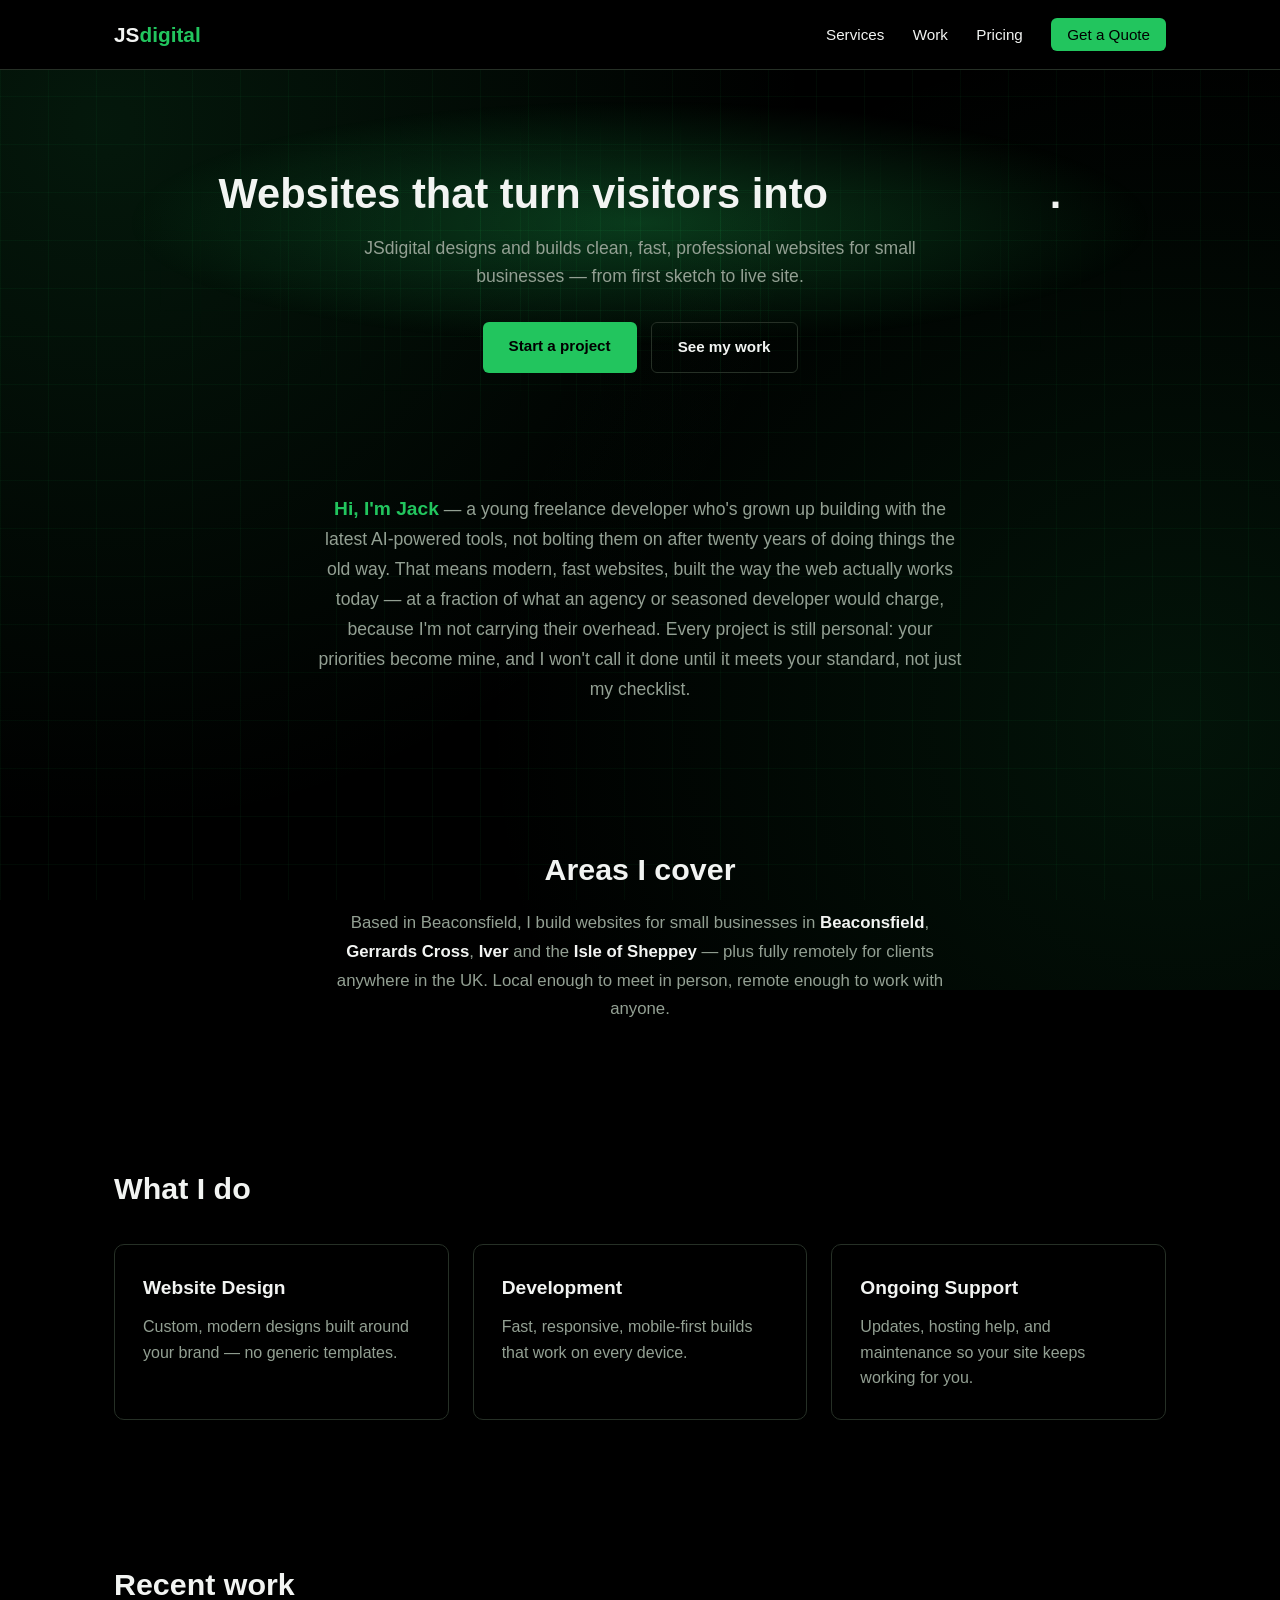
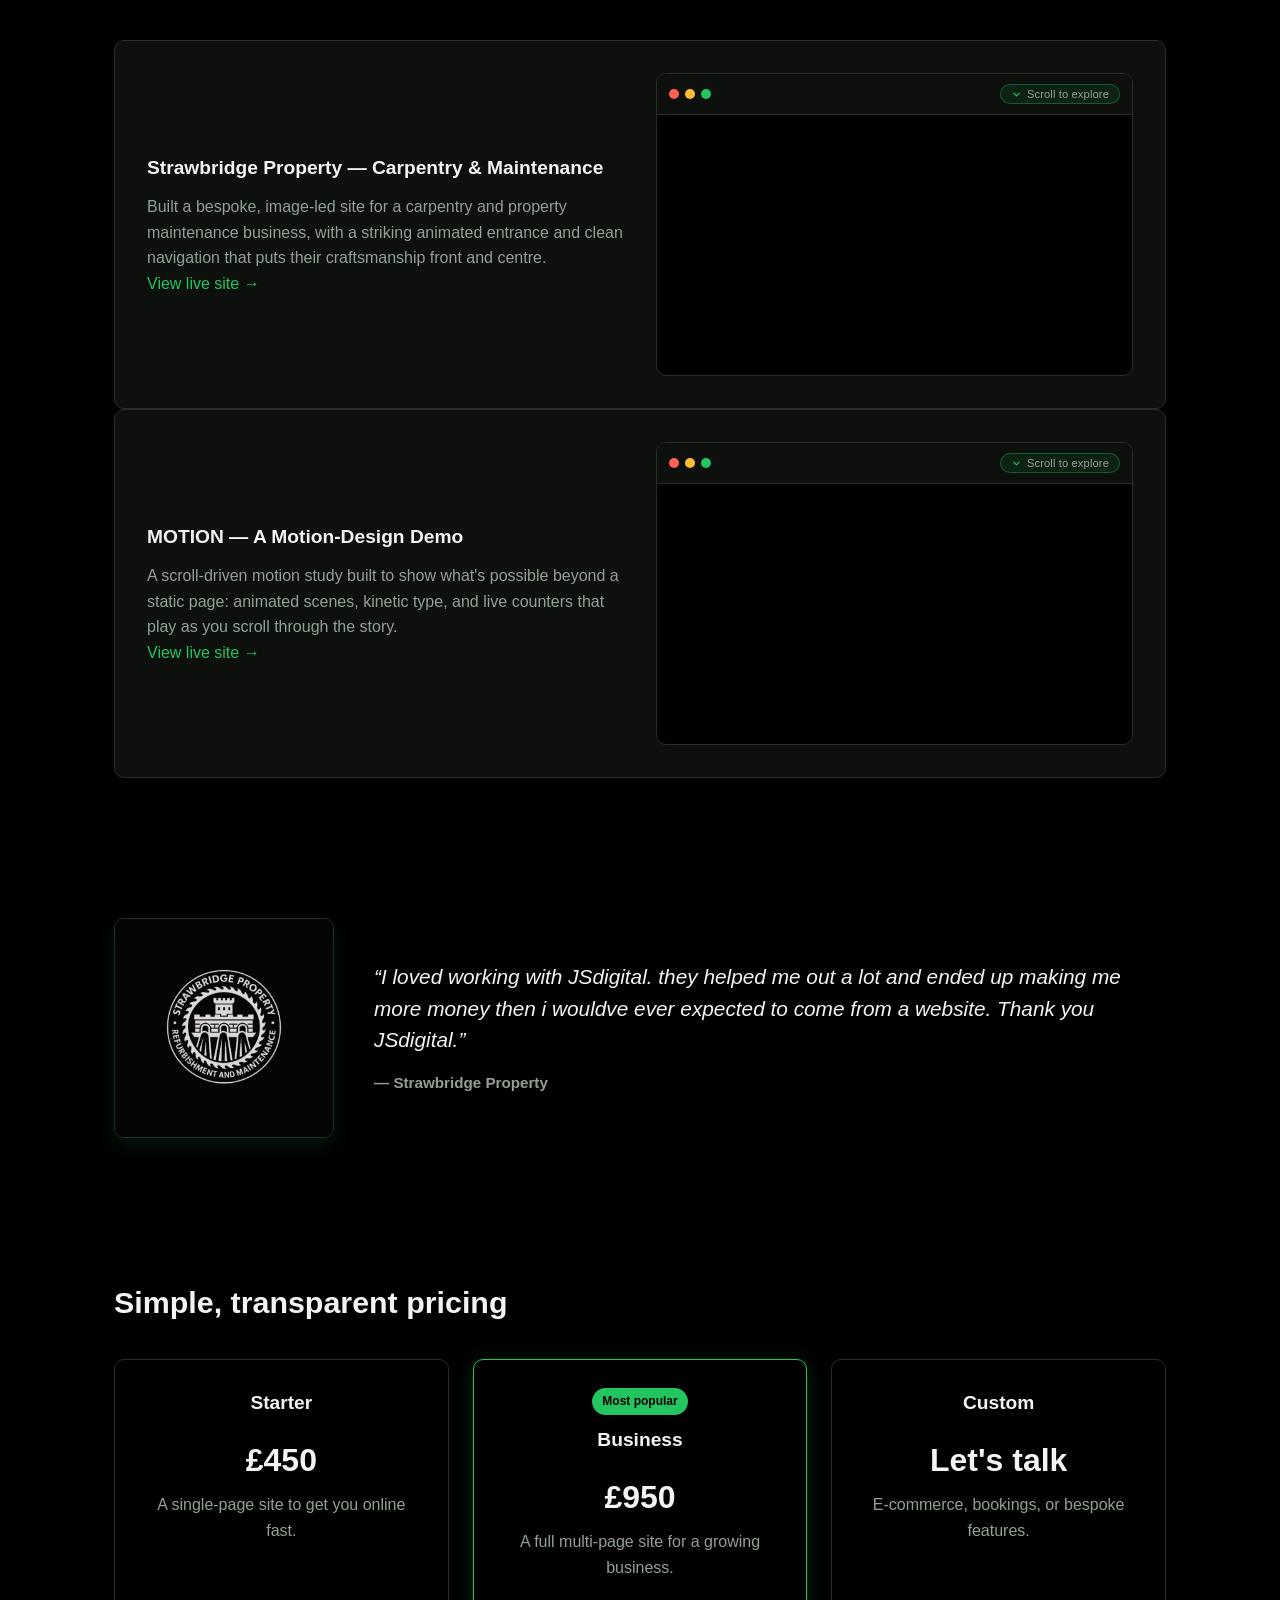
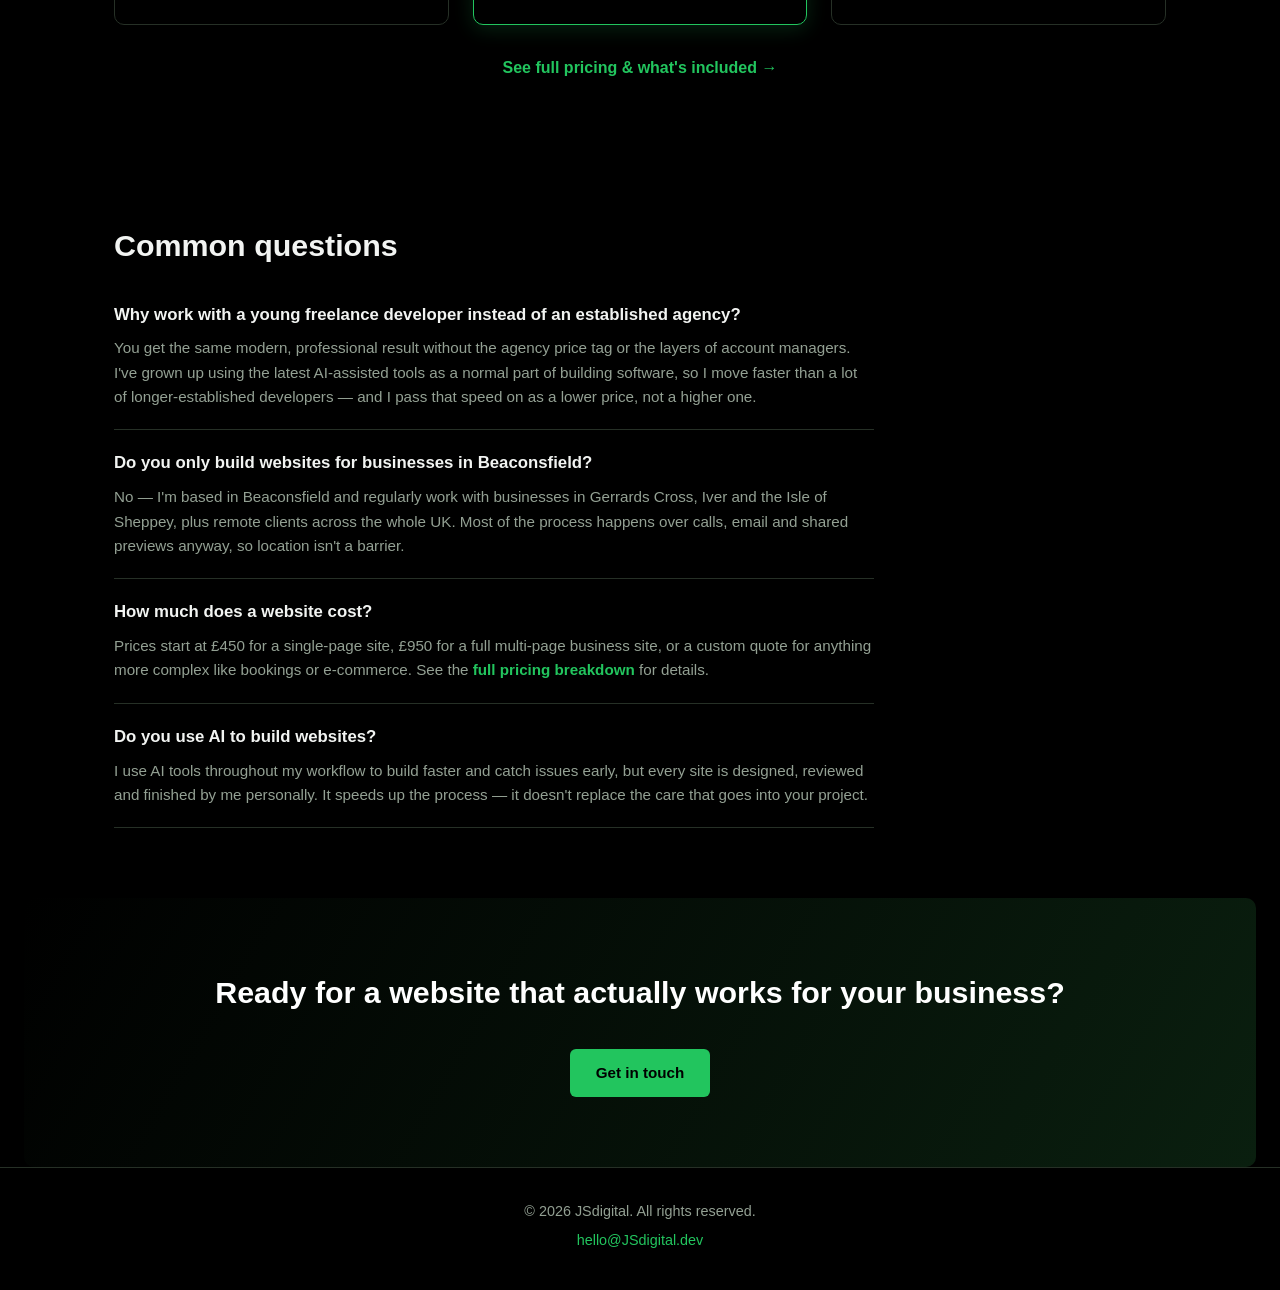
==== index.html @ b76ec807 "Add young/AI-native positioning, service areas, and FAQ content Rewrites the bio to lead with the ag" ====
<!DOCTYPE html>
<html lang="en">
<head>
<meta charset="UTF-8">
<meta name="viewport" content="width=device-width, initial-scale=1.0">
<title>JSdigital — Web Developer in Beaconsfield, Gerrards Cross & Iver</title>
<meta name="description" content="JSdigital is a young, AI-native freelance web developer building fast, modern websites for small businesses in Beaconsfield, Gerrards Cross, Iver and the Isle of Sheppey — at a fraction of agency cost.">
<meta name="google-site-verification" content="mQqursXcxKqs-uqvhlqbVZYGcIVHXw-le7aX7oW7eLs" />
<link rel="icon" type="image/svg+xml" href="favicon.svg">
<link rel="stylesheet" href="styles.css">
<script type="application/ld+json">
{
  "@context": "https://schema.org",
  "@type": "ProfessionalService",
  "name": "JSdigital",
  "url": "https://jsdigital.dev",
  "description": "Young, AI-native freelance web developer and designer building fast, modern websites for small businesses, at a fraction of the cost of an agency or seasoned developer.",
  "priceRange": "£450-£950",
  "areaServed": [
    { "@type": "Place", "name": "Beaconsfield" },
    { "@type": "Place", "name": "Gerrards Cross" },
    { "@type": "Place", "name": "Iver" },
    { "@type": "Place", "name": "Isle of Sheppey" },
    { "@type": "Country", "name": "United Kingdom" }
  ],
  "email": "hello@JSdigital.dev"
}
</script>
<script type="application/ld+json">
{
  "@context": "https://schema.org",
  "@type": "FAQPage",
  "mainEntity": [
    {
      "@type": "Question",
      "name": "Why work with a young freelance developer instead of an established agency?",
      "acceptedAnswer": {
        "@type": "Answer",
        "text": "You get the same modern, professional result without the agency price tag or the layers of account managers. I've grown up using the latest AI-assisted tools as a normal part of building software, so I move faster than a lot of longer-established developers — and I pass that speed on as a lower price, not a higher one."
      }
    },
    {
      "@type": "Question",
      "name": "Do you only build websites for businesses in Beaconsfield?",
      "acceptedAnswer": {
        "@type": "Answer",
        "text": "No — I'm based in Beaconsfield and regularly work with businesses in Gerrards Cross, Iver and the Isle of Sheppey, plus remote clients across the whole UK. Most of the process happens over calls, email and shared previews anyway, so location isn't a barrier."
      }
    },
    {
      "@type": "Question",
      "name": "How much does a website cost?",
      "acceptedAnswer": {
        "@type": "Answer",
        "text": "Prices start at £450 for a single-page site, £950 for a full multi-page business site, or a custom quote for anything more complex like bookings or e-commerce."
      }
    },
    {
      "@type": "Question",
      "name": "Do you use AI to build websites?",
      "acceptedAnswer": {
        "@type": "Answer",
        "text": "I use AI tools throughout my workflow to build faster and catch issues early, but every site is designed, reviewed and finished by me personally. It speeds up the process — it doesn't replace the care that goes into your project."
      }
    }
  ]
}
</script>
</head>
<body>

<header class="site-header">
  <div class="container nav">
    <a href="index.html" class="logo">JS<span>digital</span></a>
    <nav>
      <a href="index.html#services">Services</a>
      <a href="index.html#work">Work</a>
      <a href="pricing.html">Pricing</a>
      <a href="contact.html" class="nav-cta">Get a Quote</a>
    </nav>
  </div>
</header>

<section class="hero">
  <div class="container">
    <h1>Websites that turn visitors into <span class="word-rotator" id="word-rotator">customers</span>.</h1>
    <p class="subhead">JSdigital designs and builds clean, fast, professional websites for small businesses — from first sketch to live site.</p>
    <div class="hero-actions">
      <a href="contact.html" class="btn btn-primary">Start a project</a>
      <a href="index.html#work" class="btn btn-secondary">See my work</a>
    </div>
  </div>
</section>

<section id="about" class="section about">
  <div class="container about-layout reveal">
    <p class="about-text">
      <strong>Hi, I'm Jack</strong> — a young freelance developer who's grown up building with the latest AI-powered tools, not bolting them on after twenty years of doing things the old way. That means modern, fast websites, built the way the web actually works today — at a fraction of what an agency or seasoned developer would charge, because I'm not carrying their overhead. Every project is still personal: your priorities become mine, and I won't call it done until it meets your standard, not just my checklist.
    </p>
  </div>
</section>

<section id="areas" class="section section-alt areas">
  <div class="container reveal">
    <h2>Areas I cover</h2>
    <p class="areas-text">Based in Beaconsfield, I build websites for small businesses in <strong>Beaconsfield</strong>, <strong>Gerrards Cross</strong>, <strong>Iver</strong> and the <strong>Isle of Sheppey</strong> — plus fully remotely for clients anywhere in the UK. Local enough to meet in person, remote enough to work with anyone.</p>
  </div>
</section>

<section id="services" class="section">
  <div class="container">
    <h2>What I do</h2>
    <div class="grid-3">
      <div class="card reveal">
        <h3>Website Design</h3>
        <p>Custom, modern designs built around your brand — no generic templates.</p>
      </div>
      <div class="card reveal">
        <h3>Development</h3>
        <p>Fast, responsive, mobile-first builds that work on every device.</p>
      </div>
      <div class="card reveal">
        <h3>Ongoing Support</h3>
        <p>Updates, hosting help, and maintenance so your site keeps working for you.</p>
      </div>
    </div>
  </div>
</section>

<section id="work" class="section section-alt">
  <div class="container">
    <h2>Recent work</h2>
    <div class="portfolio-card reveal">
      <div class="portfolio-text">
        <h3>Strawbridge Property — Carpentry &amp; Maintenance</h3>
        <p>Built a bespoke, image-led site for a carpentry and property maintenance business, with a striking animated entrance and clean navigation that puts their craftsmanship front and centre.</p>
        <a href="https://strawbridgecarpentry.netlify.app" target="_blank" rel="noopener">View live site →</a>
      </div>
      <div class="browser-frame">
        <div class="browser-frame-bar">
          <span class="browser-dot dot-red"></span>
          <span class="browser-dot dot-yellow"></span>
          <span class="browser-dot dot-green"></span>
          <div class="scroll-hint-wrap">
            <button type="button" class="scroll-hint" aria-expanded="false" aria-controls="scroll-hint-panel-1">
              <svg viewBox="0 0 24 24" fill="none" stroke-width="2.5" stroke-linecap="round" stroke-linejoin="round"><polyline points="6 9 12 15 18 9"></polyline></svg>
              Scroll to explore
            </button>
            <div class="scroll-hint-panel" id="scroll-hint-panel-1" hidden>
              <strong>How to explore</strong>
              <p>Hover over the preview and scroll like you would on the real site. It's a live embed of the actual build, not a screenshot — every page, link and animation works.</p>
            </div>
          </div>
        </div>
        <div class="browser-frame-body">
          <iframe src="https://strawbridgecarpentry.netlify.app" title="Strawbridge Property live preview" loading="lazy"></iframe>
        </div>
      </div>
    </div>
    <div class="portfolio-card reveal">
      <div class="portfolio-text">
        <h3>MOTION — A Motion-Design Demo</h3>
        <p>A scroll-driven motion study built to show what's possible beyond a static page: animated scenes, kinetic type, and live counters that play as you scroll through the story.</p>
        <a href="https://jsdigitalmotiondemo.netlify.app/" target="_blank" rel="noopener">View live site →</a>
      </div>
      <div class="browser-frame">
        <div class="browser-frame-bar">
          <span class="browser-dot dot-red"></span>
          <span class="browser-dot dot-yellow"></span>
          <span class="browser-dot dot-green"></span>
          <div class="scroll-hint-wrap">
            <button type="button" class="scroll-hint" aria-expanded="false" aria-controls="scroll-hint-panel-2">
              <svg viewBox="0 0 24 24" fill="none" stroke-width="2.5" stroke-linecap="round" stroke-linejoin="round"><polyline points="6 9 12 15 18 9"></polyline></svg>
              Scroll to explore
            </button>
            <div class="scroll-hint-panel" id="scroll-hint-panel-2" hidden>
              <strong>How to explore</strong>
              <p>Hover over the preview and scroll like you would on the real site. It's a live embed of the actual build, not a screenshot — every scene, animation and counter plays exactly as it does live.</p>
            </div>
          </div>
        </div>
        <div class="browser-frame-body">
          <iframe src="https://jsdigitalmotiondemo.netlify.app/" title="MOTION live preview" loading="lazy"></iframe>
        </div>
      </div>
    </div>
  </div>
</section>

<section class="section testimonial">
  <div class="container testimonial-layout reveal">
    <img src="images/strawbridge-carpentry-home-cropped.jpg" alt="Strawbridge Property website homepage" class="testimonial-image">
    <blockquote class="testimonial-quote">
      <p>“I loved working with JSdigital. they helped me out a lot and ended up making me more money then i wouldve ever expected to come from a website. Thank you JSdigital.”</p>
      <footer>— Strawbridge Property</footer>
    </blockquote>
  </div>
</section>

<section id="pricing-teaser" class="section section-alt">
  <div class="container">
    <h2>Simple, transparent pricing</h2>
    <div class="grid-3 pricing-teaser-grid">
      <div class="card price-card reveal">
        <h3>Starter</h3>
        <p class="price">£450</p>
        <p class="price-desc">A single-page site to get you online fast.</p>
      </div>
      <div class="card price-card featured reveal">
        <p class="badge">Most popular</p>
        <h3>Business</h3>
        <p class="price">£950</p>
        <p class="price-desc">A full multi-page site for a growing business.</p>
      </div>
      <div class="card price-card reveal">
        <h3>Custom</h3>
        <p class="price">Let's talk</p>
        <p class="price-desc">E-commerce, bookings, or bespoke features.</p>
      </div>
    </div>
    <p class="pricing-teaser-link"><a href="pricing.html">See full pricing &amp; what's included →</a></p>
  </div>
</section>

<section id="faq" class="section faq">
  <div class="container">
    <h2>Common questions</h2>
    <div class="faq-list">
      <div class="faq-item reveal">
        <h3>Why work with a young freelance developer instead of an established agency?</h3>
        <p>You get the same modern, professional result without the agency price tag or the layers of account managers. I've grown up using the latest AI-assisted tools as a normal part of building software, so I move faster than a lot of longer-established developers — and I pass that speed on as a lower price, not a higher one.</p>
      </div>
      <div class="faq-item reveal">
        <h3>Do you only build websites for businesses in Beaconsfield?</h3>
        <p>No — I'm based in Beaconsfield and regularly work with businesses in Gerrards Cross, Iver and the Isle of Sheppey, plus remote clients across the whole UK. Most of the process happens over calls, email and shared previews anyway, so location isn't a barrier.</p>
      </div>
      <div class="faq-item reveal">
        <h3>How much does a website cost?</h3>
        <p>Prices start at £450 for a single-page site, £950 for a full multi-page business site, or a custom quote for anything more complex like bookings or e-commerce. See the <a href="pricing.html">full pricing breakdown</a> for details.</p>
      </div>
      <div class="faq-item reveal">
        <h3>Do you use AI to build websites?</h3>
        <p>I use AI tools throughout my workflow to build faster and catch issues early, but every site is designed, reviewed and finished by me personally. It speeds up the process — it doesn't replace the care that goes into your project.</p>
      </div>
    </div>
  </div>
</section>

<section class="section cta-band">
  <div class="container">
    <h2>Ready for a website that actually works for your business?</h2>
    <a href="contact.html" class="btn btn-primary">Get in touch</a>
  </div>
</section>

<footer class="site-footer">
  <div class="container">
    <p>&copy; 2026 JSdigital. All rights reserved.</p>
    <p><a href="mailto:hello@JSdigital.dev">hello@JSdigital.dev</a></p>
  </div>
</footer>

<script src="script.js"></script>
</body>
</html>
---- styles.css ----
:root {
  --bg: #000000;
  --bg-alt: #0d100d;
  --text: #f2f4f2;
  --accent: #22c55e;
  --accent-dark: #16a34a;
  --gray: #93a093;
  --border: #263026;
  --radius: 10px;
}

* { box-sizing: border-box; margin: 0; padding: 0; }

html { scroll-behavior: smooth; }

body {
  position: relative;
  font-family: -apple-system, BlinkMacSystemFont, "Segoe UI", Inter, Roboto, sans-serif;
  color: var(--text);
  line-height: 1.6;
  background: var(--bg);
}
body::before {
  content: '';
  position: fixed;
  inset: 0;
  z-index: -1;
  background-image:
    linear-gradient(rgba(34, 197, 94, 0.05) 1px, transparent 1px),
    linear-gradient(90deg, rgba(34, 197, 94, 0.05) 1px, transparent 1px);
  background-size: 48px 48px;
  animation: gridDrift 40s linear infinite;
  pointer-events: none;
}
body::after {
  content: '';
  position: fixed;
  inset: -10%;
  z-index: -1;
  background:
    radial-gradient(circle at 15% 20%, rgba(34, 197, 94, 0.12), transparent 45%),
    radial-gradient(circle at 85% 75%, rgba(22, 163, 74, 0.12), transparent 45%);
  animation: bgDrift 16s ease-in-out infinite alternate;
  pointer-events: none;
}

/* Cursor glow */
.cursor-glow {
  position: fixed;
  top: 0;
  left: 0;
  width: 380px;
  height: 380px;
  border-radius: 50%;
  background: radial-gradient(circle, rgba(22, 163, 74, 0.4), rgba(22, 163, 74, 0.12) 45%, transparent 70%);
  filter: blur(10px);
  transform: translate(-50%, -50%);
  pointer-events: none;
  z-index: -1;
  opacity: 0;
  transition: transform 0.15s ease-out, opacity 0.3s ease;
}
.cursor-glow.active { opacity: 1; }

@media (hover: none), (pointer: coarse) {
  .cursor-glow { display: none; }
}

.container {
  max-width: 1100px;
  margin: 0 auto;
  padding: 0 24px;
}

h1 { font-size: 2.6rem; line-height: 1.15; margin-bottom: 16px; }
h2 { font-size: 1.9rem; margin-bottom: 32px; }
h3 { font-size: 1.2rem; margin-bottom: 10px; }
p { color: var(--gray); }

a { color: var(--accent); text-decoration: none; }

/* Header */
.site-header {
  border-bottom: 1px solid var(--border);
  padding: 18px 0;
  position: sticky;
  top: 0;
  background: var(--bg);
  z-index: 10;
}
.nav {
  display: flex;
  justify-content: space-between;
  align-items: center;
  flex-wrap: wrap;
  gap: 12px;
}
.logo {
  font-weight: 700;
  font-size: 1.3rem;
  color: var(--text);
  transition: opacity 0.2s ease;
}
.logo:hover { opacity: 0.7; }
.logo span { color: var(--accent); }
.nav nav a {
  position: relative;
  margin-left: 24px;
  color: var(--text);
  font-weight: 500;
  font-size: 0.95rem;
  transition: color 0.2s ease;
}
.nav nav a:not(.nav-cta)::after {
  content: '';
  position: absolute;
  left: 0;
  bottom: -4px;
  width: 100%;
  height: 2px;
  background: var(--accent);
  transform: scaleX(0);
  transform-origin: right;
  transition: transform 0.25s ease;
}
.nav nav a:not(.nav-cta):hover::after {
  transform: scaleX(1);
  transform-origin: left;
}
.nav-cta {
  background: var(--accent);
  color: #000 !important;
  padding: 8px 16px;
  border-radius: 6px;
  transition: background 0.2s ease, transform 0.2s ease, box-shadow 0.2s ease;
}
.nav-cta:hover {
  background: var(--accent-dark);
  transform: translateY(-2px);
  box-shadow: 0 6px 14px rgba(34, 197, 94, 0.35);
}

/* Hero */
.hero,
.page-hero {
  position: relative;
  overflow: hidden;
}
.hero::before,
.page-hero::before {
  content: '';
  position: absolute;
  inset: 0;
  background: radial-gradient(ellipse closest-side at 50% 40%, rgba(34, 197, 94, 0.28), transparent 80%);
  animation: heroGlow 6s ease-in-out infinite;
  pointer-events: none;
  z-index: 0;
}
.hero::after,
.page-hero::after {
  content: '';
  position: absolute;
  inset: 0;
  background-image:
    linear-gradient(rgba(34, 197, 94, 0.08) 1px, transparent 1px),
    linear-gradient(90deg, rgba(34, 197, 94, 0.08) 1px, transparent 1px);
  background-size: 40px 40px;
  animation: gridDrift 20s linear infinite;
  -webkit-mask-image: radial-gradient(ellipse closest-side at center, black 20%, transparent 80%);
  mask-image: radial-gradient(ellipse closest-side at center, black 20%, transparent 80%);
  pointer-events: none;
  z-index: 0;
}
.hero .container,
.page-hero .container {
  position: relative;
  z-index: 1;
}

.hero {
  padding: 100px 0 80px;
  text-align: center;
}
.hero h1 { animation: fadeInUp 0.7s ease both; }
.hero .subhead {
  max-width: 560px;
  margin: 0 auto 32px;
  font-size: 1.1rem;
  animation: fadeInUp 0.7s ease 0.15s both;
}
.hero-actions {
  display: flex;
  gap: 14px;
  justify-content: center;
  flex-wrap: wrap;
  animation: fadeInUp 0.7s ease 0.3s both;
}
.word-rotator {
  display: inline-block;
  color: var(--accent);
  animation: textGlow 2.4s ease-in-out infinite;
  transition: opacity 0.25s ease, transform 0.25s ease;
}
.word-rotator.swap {
  opacity: 0;
  transform: translateY(-10px);
}

.page-hero {
  padding: 60px 0 20px;
  text-align: center;
}
.page-hero .subhead {
  max-width: 560px;
  margin: 0 auto;
}

/* Buttons */
.btn {
  display: inline-block;
  padding: 12px 26px;
  border-radius: 6px;
  font-weight: 600;
  font-size: 0.95rem;
  transition: background 0.2s ease, transform 0.2s ease, box-shadow 0.2s ease, border-color 0.2s ease;
}
.btn-primary {
  background: var(--accent);
  color: #000 !important;
}
.btn-primary:hover {
  background: var(--accent-dark);
  transform: translateY(-2px);
  box-shadow: 0 8px 18px rgba(34, 197, 94, 0.35);
}
.btn-secondary {
  background: transparent;
  color: var(--text) !important;
  border: 1px solid var(--border);
}
.btn-secondary:hover {
  border-color: var(--accent);
  transform: translateY(-2px);
  box-shadow: 0 8px 18px rgba(34, 197, 94, 0.15);
}

/* Sections */
.section { padding: 70px 0; }
.section-alt { background: transparent; }

/* About */
.about { padding: 40px 0 70px; }
.about-layout {
  max-width: 700px;
  margin: 0 auto;
  text-align: center;
}
.about-text {
  font-size: 1.1rem;
  line-height: 1.7;
  color: var(--gray);
}
.about-text strong {
  color: var(--accent);
  font-size: 1.2rem;
}

/* Areas */
.areas .container { max-width: 700px; text-align: center; }
.areas h2 { margin-bottom: 16px; }
.areas-text {
  font-size: 1.05rem;
  line-height: 1.7;
  color: var(--gray);
}
.areas-text strong { color: var(--text); }

.grid-3 {
  display: grid;
  grid-template-columns: repeat(3, 1fr);
  gap: 24px;
}

.card {
  border: 1px solid var(--border);
  border-radius: var(--radius);
  padding: 28px;
  transition: transform 0.25s ease, box-shadow 0.25s ease, border-color 0.25s ease;
}
.card:hover {
  transform: translateY(-6px);
  box-shadow: 0 14px 28px rgba(34, 197, 94, 0.12);
  border-color: var(--accent);
}

/* Portfolio */
.portfolio-card {
  display: grid;
  grid-template-columns: 1fr 1fr;
  gap: 32px;
  align-items: center;
  border: 1px solid var(--border);
  border-radius: var(--radius);
  padding: 32px;
  background: var(--bg-alt);
}
.browser-frame {
  border: 1px solid var(--border);
  border-radius: var(--radius);
  overflow: hidden;
  background: var(--bg);
  transition: transform 0.3s ease, box-shadow 0.3s ease;
}
.browser-frame:hover {
  transform: translateY(-6px);
  box-shadow: 0 16px 32px rgba(34, 197, 94, 0.15);
}
.browser-frame-bar {
  display: flex;
  align-items: center;
  gap: 6px;
  padding: 10px 12px;
  background: var(--bg-alt);
  border-bottom: 1px solid var(--border);
}
.browser-dot {
  width: 10px;
  height: 10px;
  border-radius: 50%;
}
.dot-red { background: #ff5f56; }
.dot-yellow { background: #ffbd2e; }
.dot-green {
  background: var(--accent);
  animation: pulse 1.8s ease infinite;
}
.browser-frame iframe {
  width: 100%;
  height: 260px;
  border: none;
  display: block;
}
.scroll-hint-wrap {
  position: relative;
  margin-left: auto;
}
.scroll-hint {
  display: flex;
  align-items: center;
  gap: 5px;
  padding: 3px 10px;
  border-radius: 999px;
  background: rgba(34, 197, 94, 0.1);
  border: 1px solid rgba(34, 197, 94, 0.35);
  color: var(--gray);
  font-family: inherit;
  font-size: 0.7rem;
  font-weight: 500;
  letter-spacing: 0.01em;
  white-space: nowrap;
  cursor: pointer;
  transition: background 0.2s ease, border-color 0.2s ease;
}
.scroll-hint:hover,
.scroll-hint[aria-expanded="true"] {
  background: rgba(34, 197, 94, 0.18);
  border-color: rgba(34, 197, 94, 0.55);
}
.scroll-hint svg {
  width: 11px;
  height: 11px;
  stroke: var(--accent);
  flex-shrink: 0;
  transition: transform 0.2s ease;
  animation: scrollHintBob 1.8s ease-in-out infinite;
}
@keyframes scrollHintBob {
  0%, 100% { transform: translateY(0); }
  50% { transform: translateY(2px); }
}
.scroll-hint[aria-expanded="true"] svg {
  animation: none;
  transform: rotate(180deg);
}
@media (prefers-reduced-motion: reduce) {
  .scroll-hint svg { animation: none; }
}
.scroll-hint-panel {
  position: absolute;
  top: calc(100% + 8px);
  right: 0;
  z-index: 5;
  width: 240px;
  padding: 12px 14px;
  border-radius: var(--radius);
  background: var(--bg);
  border: 1px solid var(--border);
  box-shadow: 0 16px 32px rgba(0, 0, 0, 0.5);
  font-size: 0.8rem;
  line-height: 1.45;
  color: var(--gray);
}
.scroll-hint-panel strong {
  display: block;
  margin-bottom: 4px;
  color: var(--text);
  font-size: 0.82rem;
}

/* Testimonial */
.testimonial-layout {
  display: grid;
  grid-template-columns: auto 1fr;
  gap: 40px;
  align-items: center;
}
.testimonial-image {
  width: 220px;
  height: 220px;
  object-fit: cover;
  object-position: top;
  display: block;
  border-radius: var(--radius);
  border: 1px solid var(--border);
  box-shadow: 0 8px 20px rgba(34, 197, 94, 0.12);
}
.testimonial-quote p {
  font-size: 1.3rem;
  font-style: italic;
  color: var(--text);
  line-height: 1.5;
  margin-bottom: 16px;
}
.testimonial-quote footer {
  font-weight: 600;
  font-size: 0.95rem;
  color: var(--gray);
}

/* CTA band */
.cta-band {
  text-align: center;
  background: linear-gradient(120deg, #000000, #0a1f0f, var(--accent-dark), #000000);
  background-size: 300% 300%;
  animation: gradientShift 8s ease infinite;
  color: #fff;
  border-radius: var(--radius);
  margin: 0 24px;
}
.cta-band h2 { color: #fff; }

/* Pricing */
.pricing-grid { align-items: stretch; }
.price-card {
  display: flex;
  flex-direction: column;
  text-align: left;
  position: relative;
  transition: transform 0.25s ease, box-shadow 0.25s ease;
}
.price-card:hover {
  transform: translateY(-6px);
  box-shadow: 0 14px 28px rgba(34, 197, 94, 0.12);
}
.price-card.featured {
  border-color: var(--accent);
  box-shadow: 0 4px 20px rgba(34, 197, 94, 0.18);
}
.price-card.featured:hover {
  box-shadow: 0 16px 32px rgba(34, 197, 94, 0.28);
}
.badge {
  background: var(--accent);
  color: #000;
  font-size: 0.75rem;
  font-weight: 600;
  padding: 4px 10px;
  border-radius: 20px;
  display: inline-block;
  margin-bottom: 10px;
  width: fit-content;
}
.price {
  font-size: 2rem;
  font-weight: 700;
  color: var(--text);
  margin: 6px 0;
}
.price-desc { margin-bottom: 16px; }
.price-card ul {
  list-style: none;
  margin-bottom: 24px;
  flex-grow: 1;
}
.price-card ul li {
  padding: 6px 0;
  border-top: 1px solid var(--border);
  font-size: 0.92rem;
  color: var(--gray);
}
.price-card .btn { text-align: center; }
.pricing-note {
  text-align: center;
  margin-top: 30px;
  font-size: 0.85rem;
  font-style: italic;
}
.pricing-teaser-grid .price-card { text-align: center; }
.pricing-teaser-grid .badge { margin-left: auto; margin-right: auto; }
.pricing-teaser-link {
  text-align: center;
  margin-top: 30px;
  font-weight: 600;
}

/* FAQ */
.faq-list {
  max-width: 760px;
  display: flex;
  flex-direction: column;
  gap: 20px;
}
.faq-item {
  border-bottom: 1px solid var(--border);
  padding-bottom: 20px;
}
.faq-item h3 {
  font-size: 1.05rem;
  margin-bottom: 8px;
}
.faq-item p {
  color: var(--gray);
  font-size: 0.95rem;
  line-height: 1.6;
}
.faq-item p a { font-weight: 600; }

/* Contact */
.contact-layout {
  display: grid;
  grid-template-columns: 2fr 1fr;
  gap: 48px;
}
.contact-form {
  display: flex;
  flex-direction: column;
  gap: 6px;
}
.contact-form label {
  font-weight: 600;
  font-size: 0.9rem;
  margin-top: 12px;
}
.contact-form input,
.contact-form select,
.contact-form textarea {
  padding: 10px 12px;
  background: var(--bg-alt);
  color: var(--text);
  border: 1px solid var(--border);
  border-radius: 6px;
  font-family: inherit;
  font-size: 0.95rem;
  transition: border-color 0.2s ease;
}
.contact-form input:focus,
.contact-form select:focus,
.contact-form textarea:focus {
  outline: none;
  border-color: var(--accent);
}
.contact-form button {
  margin-top: 20px;
  align-self: flex-start;
  border: none;
  cursor: pointer;
}
.contact-form button:disabled {
  opacity: 0.6;
  cursor: not-allowed;
}
.form-error {
  margin-top: 12px;
  color: #f87171;
  font-size: 0.9rem;
}
.contact-info { padding-top: 12px; }
.contact-info p { margin-bottom: 10px; }

/* Footer */
.site-footer {
  border-top: 1px solid var(--border);
  padding: 32px 0;
  text-align: center;
  color: var(--gray);
  font-size: 0.9rem;
}
.site-footer p { margin-bottom: 6px; }

/* Motion */
@keyframes fadeInUp {
  from { opacity: 0; transform: translateY(24px); }
  to { opacity: 1; transform: translateY(0); }
}
@keyframes gradientShift {
  0% { background-position: 0% 50%; }
  50% { background-position: 100% 50%; }
  100% { background-position: 0% 50%; }
}
@keyframes pulse {
  0%, 100% { opacity: 1; }
  50% { opacity: 0.35; }
}
@keyframes heroGlow {
  0%, 100% { transform: scale(1); opacity: 0.8; }
  50% { transform: scale(1.15); opacity: 1; }
}
@keyframes gridDrift {
  from { background-position: 0 0, 0 0; }
  to { background-position: 40px 40px, 40px 40px; }
}
@keyframes textGlow {
  0%, 100% { text-shadow: 0 0 12px rgba(34, 197, 94, 0.35); }
  50% { text-shadow: 0 0 26px rgba(34, 197, 94, 0.7); }
}
@keyframes bgDrift {
  from { transform: translate(0, 0) scale(1); }
  to { transform: translate(3%, -3%) scale(1.08); }
}

.reveal {
  opacity: 0;
  transform: translateY(28px);
  transition: opacity 0.7s ease, transform 0.7s ease;
}
.reveal.visible {
  opacity: 1;
  transform: translateY(0);
}
.grid-3 .card:nth-child(1) { transition-delay: 0s; }
.grid-3 .card:nth-child(2) { transition-delay: 0.12s; }
.grid-3 .card:nth-child(3) { transition-delay: 0.24s; }
.pricing-grid .price-card:nth-child(1) { transition-delay: 0s; }
.pricing-grid .price-card:nth-child(2) { transition-delay: 0.12s; }
.pricing-grid .price-card:nth-child(3) { transition-delay: 0.24s; }

@media (prefers-reduced-motion: reduce) {
  html { scroll-behavior: auto; }
  *, *::before, *::after {
    animation-duration: 0.01ms !important;
    animation-iteration-count: 1 !important;
    transition-duration: 0.01ms !important;
  }
  .reveal { opacity: 1; transform: none; }
  .cursor-glow { display: none !important; }
}

/* Responsive */
@media (max-width: 768px) {
  .grid-3 { grid-template-columns: 1fr; }
  .portfolio-card { grid-template-columns: 1fr; }
  .testimonial-layout { grid-template-columns: 1fr; justify-items: center; text-align: center; }
  .testimonial-image { width: 100%; max-width: 320px; height: 200px; }
  .contact-layout { grid-template-columns: 1fr; }
  .nav nav a { margin-left: 14px; font-size: 0.88rem; }
  h1 { font-size: 2rem; }
  .cta-band { margin: 0; border-radius: 0; }
}
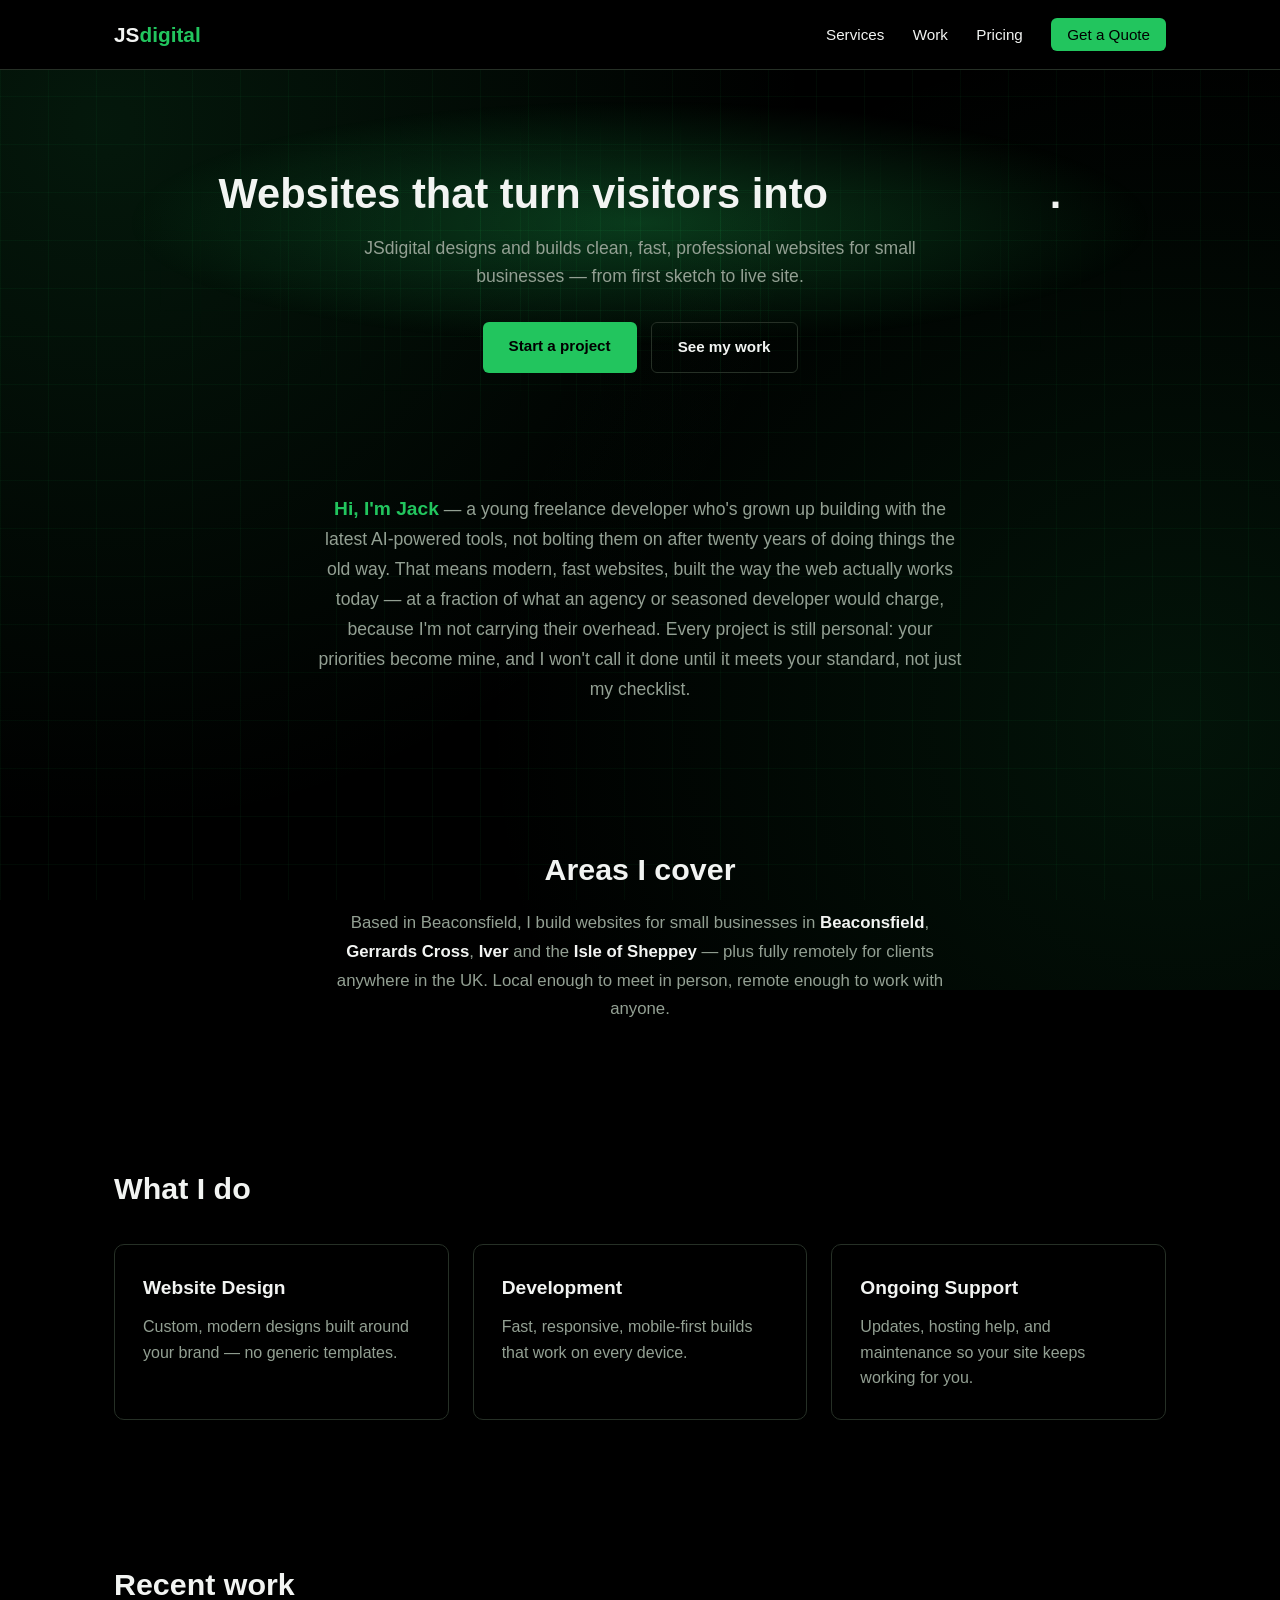
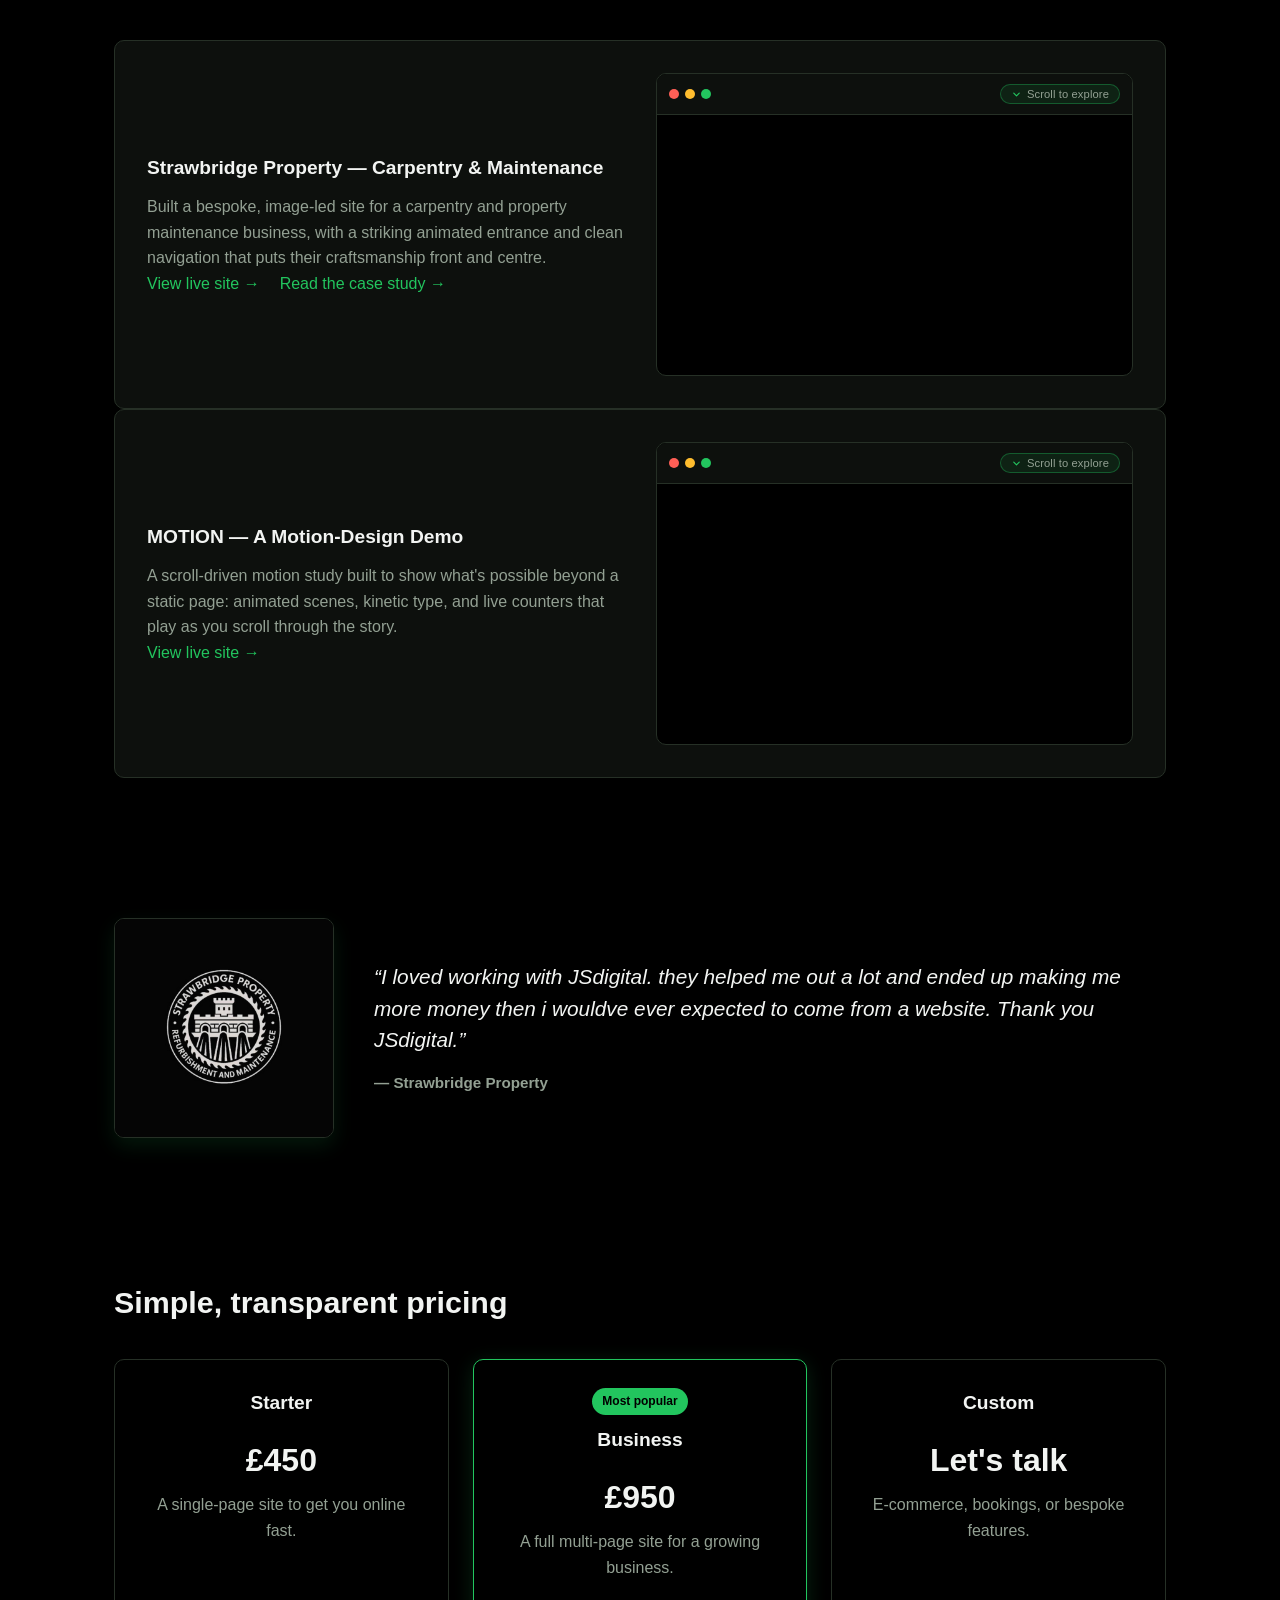
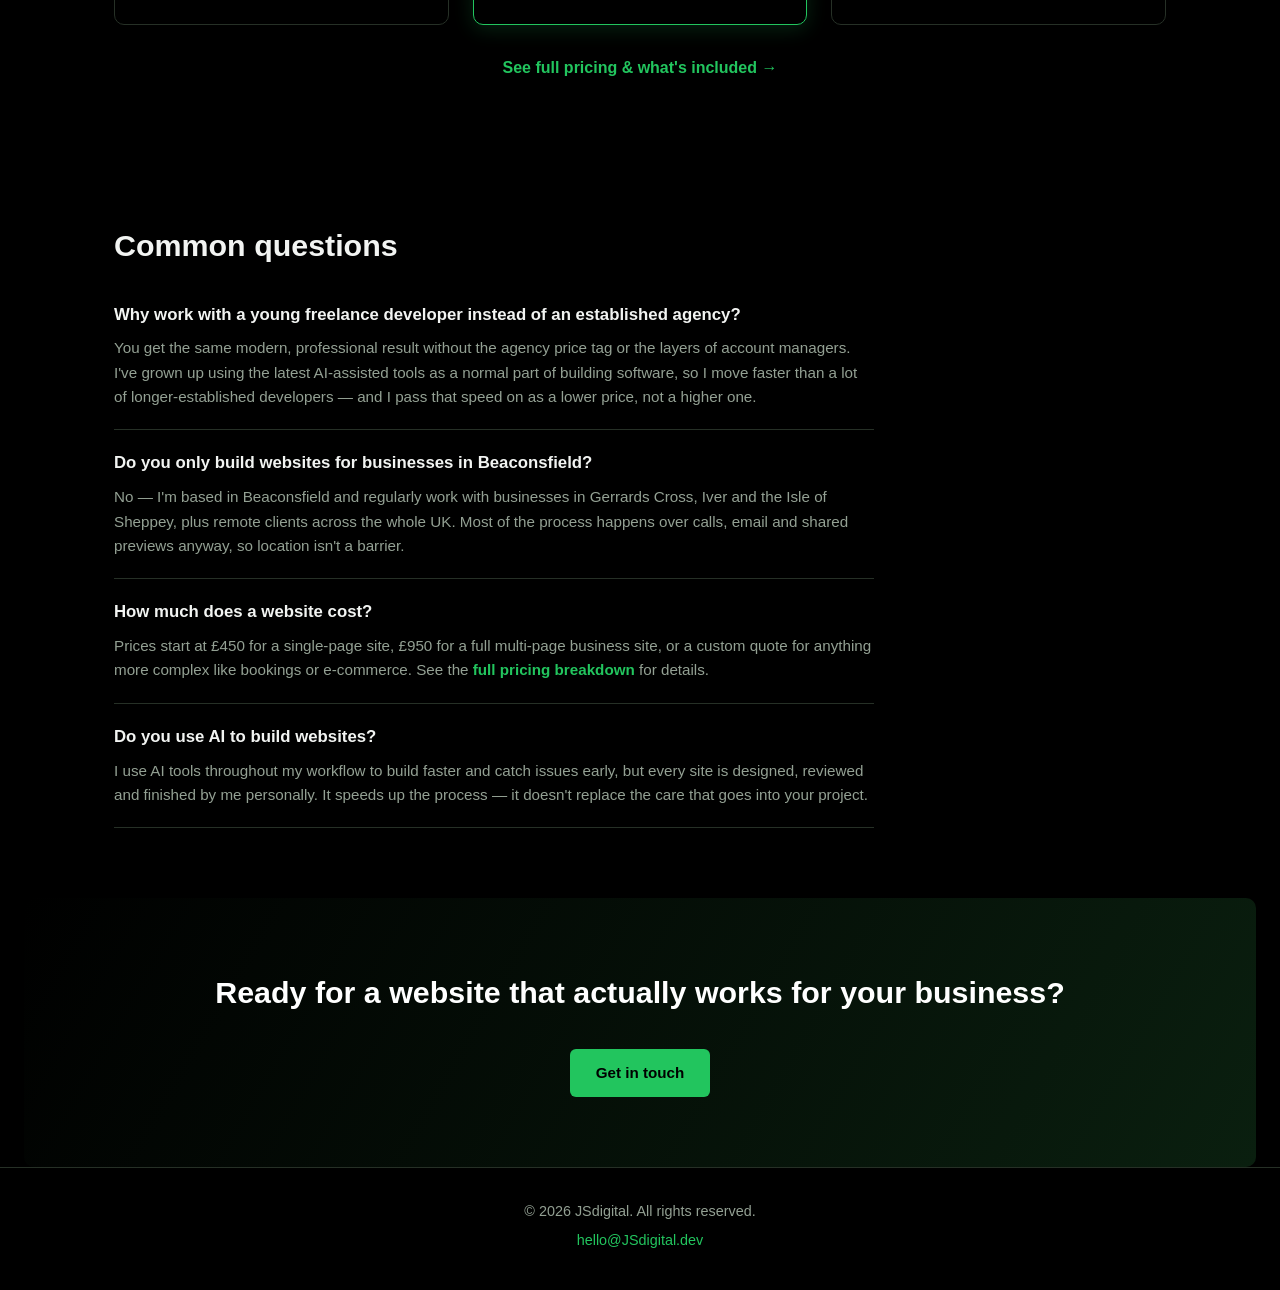
==== commit ce44634e: "Add Strawbridge Property case study page New case-study-strawbridge.html with a real project write-u" ====
--- a/index.html
+++ b/index.html
@@ -134,7 +134,10 @@
       <div class="portfolio-text">
         <h3>Strawbridge Property — Carpentry &amp; Maintenance</h3>
         <p>Built a bespoke, image-led site for a carpentry and property maintenance business, with a striking animated entrance and clean navigation that puts their craftsmanship front and centre.</p>
-        <a href="https://strawbridgecarpentry.netlify.app" target="_blank" rel="noopener">View live site →</a>
+        <div class="portfolio-links">
+          <a href="https://strawbridgecarpentry.netlify.app" target="_blank" rel="noopener">View live site →</a>
+          <a href="case-study-strawbridge.html">Read the case study →</a>
+        </div>
       </div>
       <div class="browser-frame">
         <div class="browser-frame-bar">
--- a/styles.css
+++ b/styles.css
@@ -294,6 +294,11 @@
 }
 
 /* Portfolio */
+.portfolio-links {
+  display: flex;
+  flex-wrap: wrap;
+  gap: 8px 20px;
+}
 .portfolio-card {
   display: grid;
   grid-template-columns: 1fr 1fr;
@@ -535,6 +540,35 @@
 }
 .faq-item p a { font-weight: 600; }
 
+/* Case study */
+.case-study { max-width: 720px; margin: 0 auto; }
+.case-study h2 { margin-top: 40px; margin-bottom: 16px; font-size: 1.5rem; }
+.case-study h2:first-child { margin-top: 0; }
+.case-study p { line-height: 1.7; margin-bottom: 16px; }
+.case-study-quote {
+  border-left: 3px solid var(--accent);
+  padding-left: 20px;
+  margin: 24px 0;
+}
+.case-study-quote p {
+  font-size: 1.15rem;
+  font-style: italic;
+  color: var(--text);
+  margin-bottom: 8px;
+}
+.case-study-quote footer {
+  font-weight: 600;
+  font-size: 0.9rem;
+  color: var(--gray);
+}
+.case-study-cta {
+  margin-top: 48px;
+  padding-top: 32px;
+  border-top: 1px solid var(--border);
+  text-align: center;
+}
+.case-study-cta p { margin-bottom: 20px; }
+
 /* Contact */
 .contact-layout {
   display: grid;
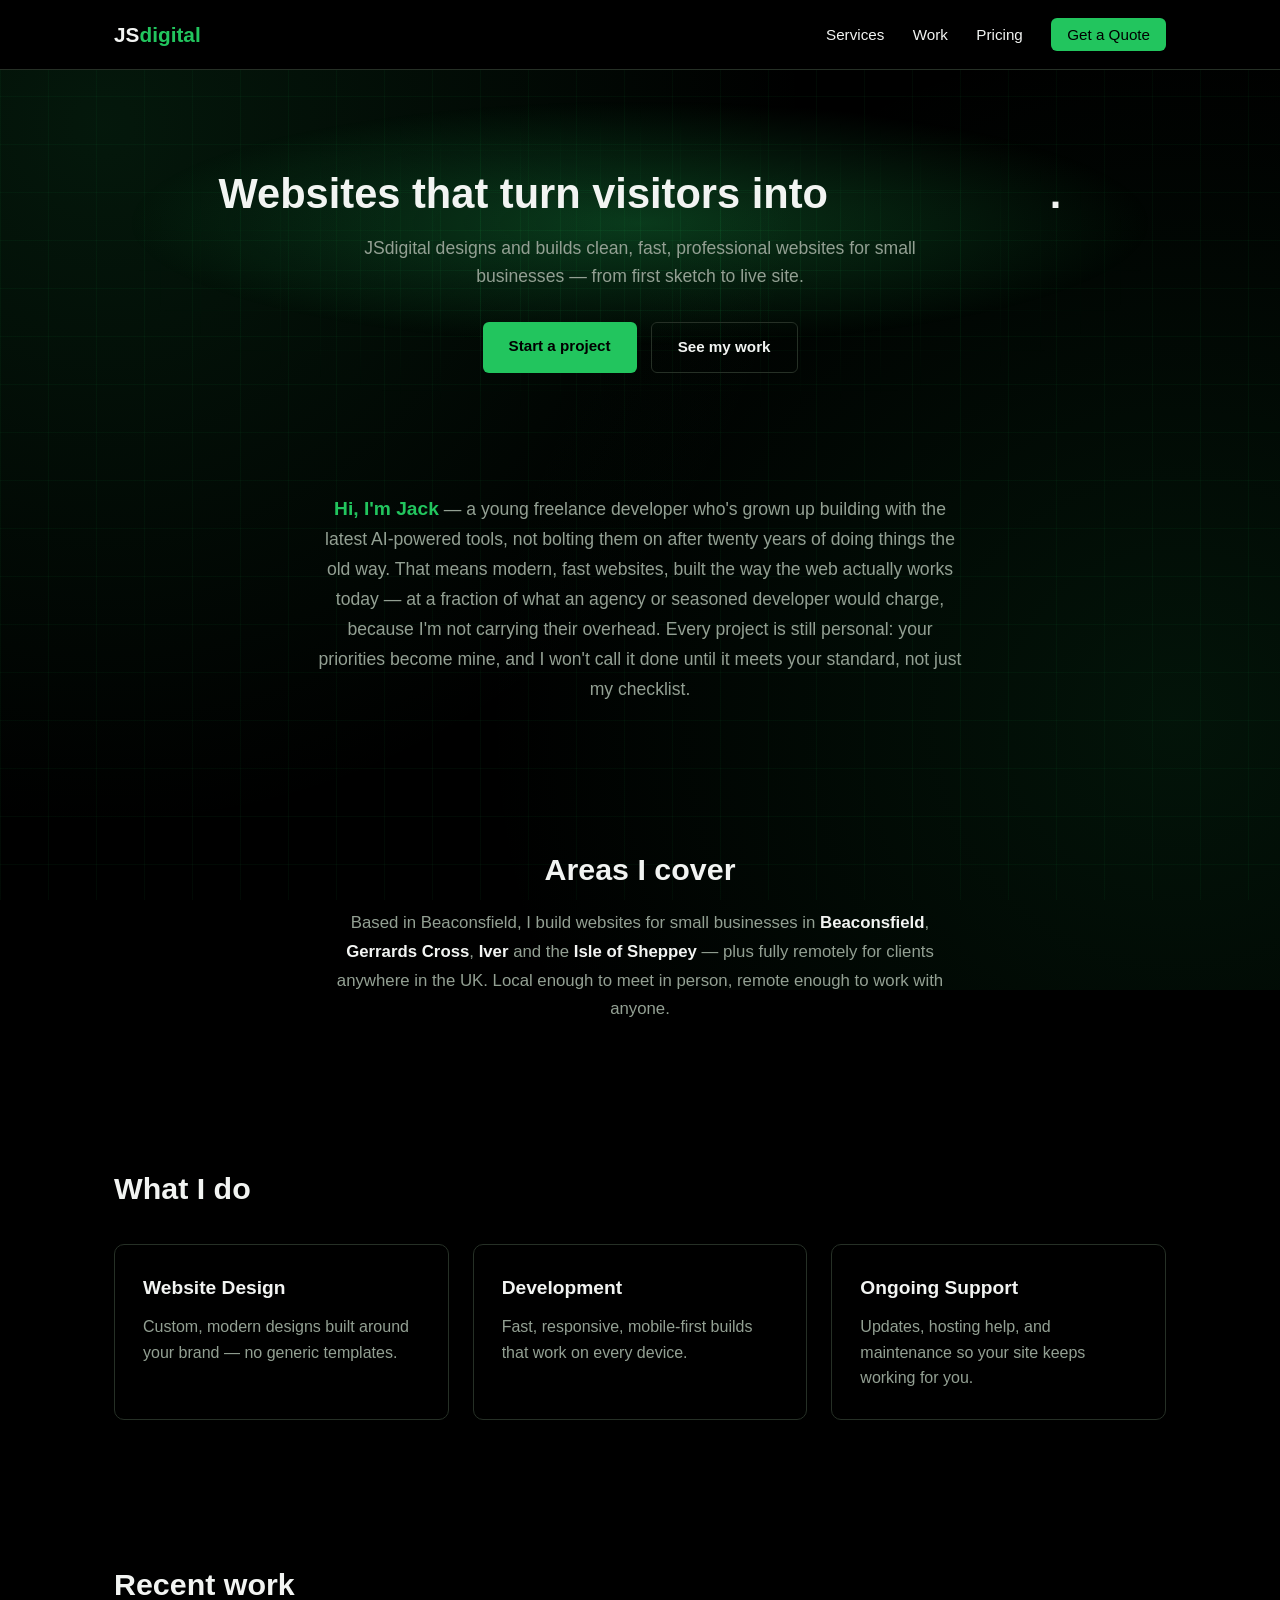
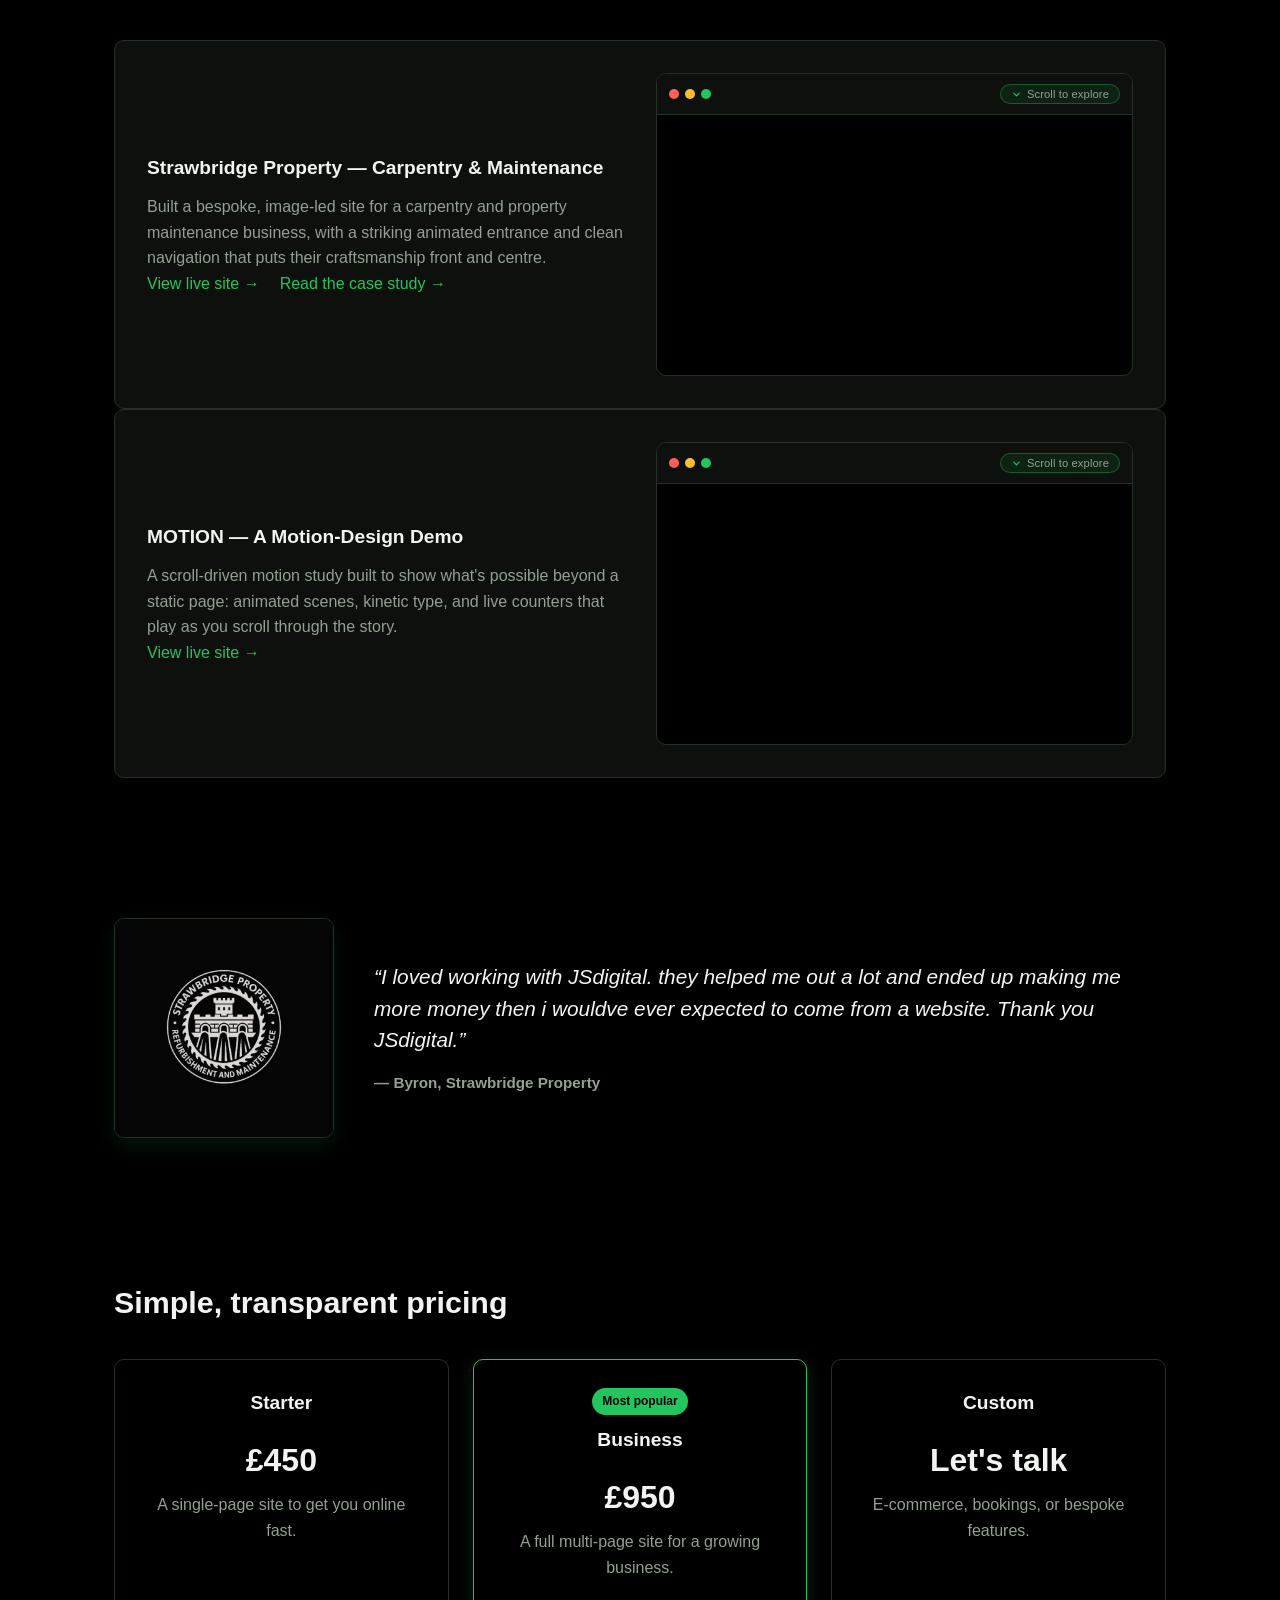
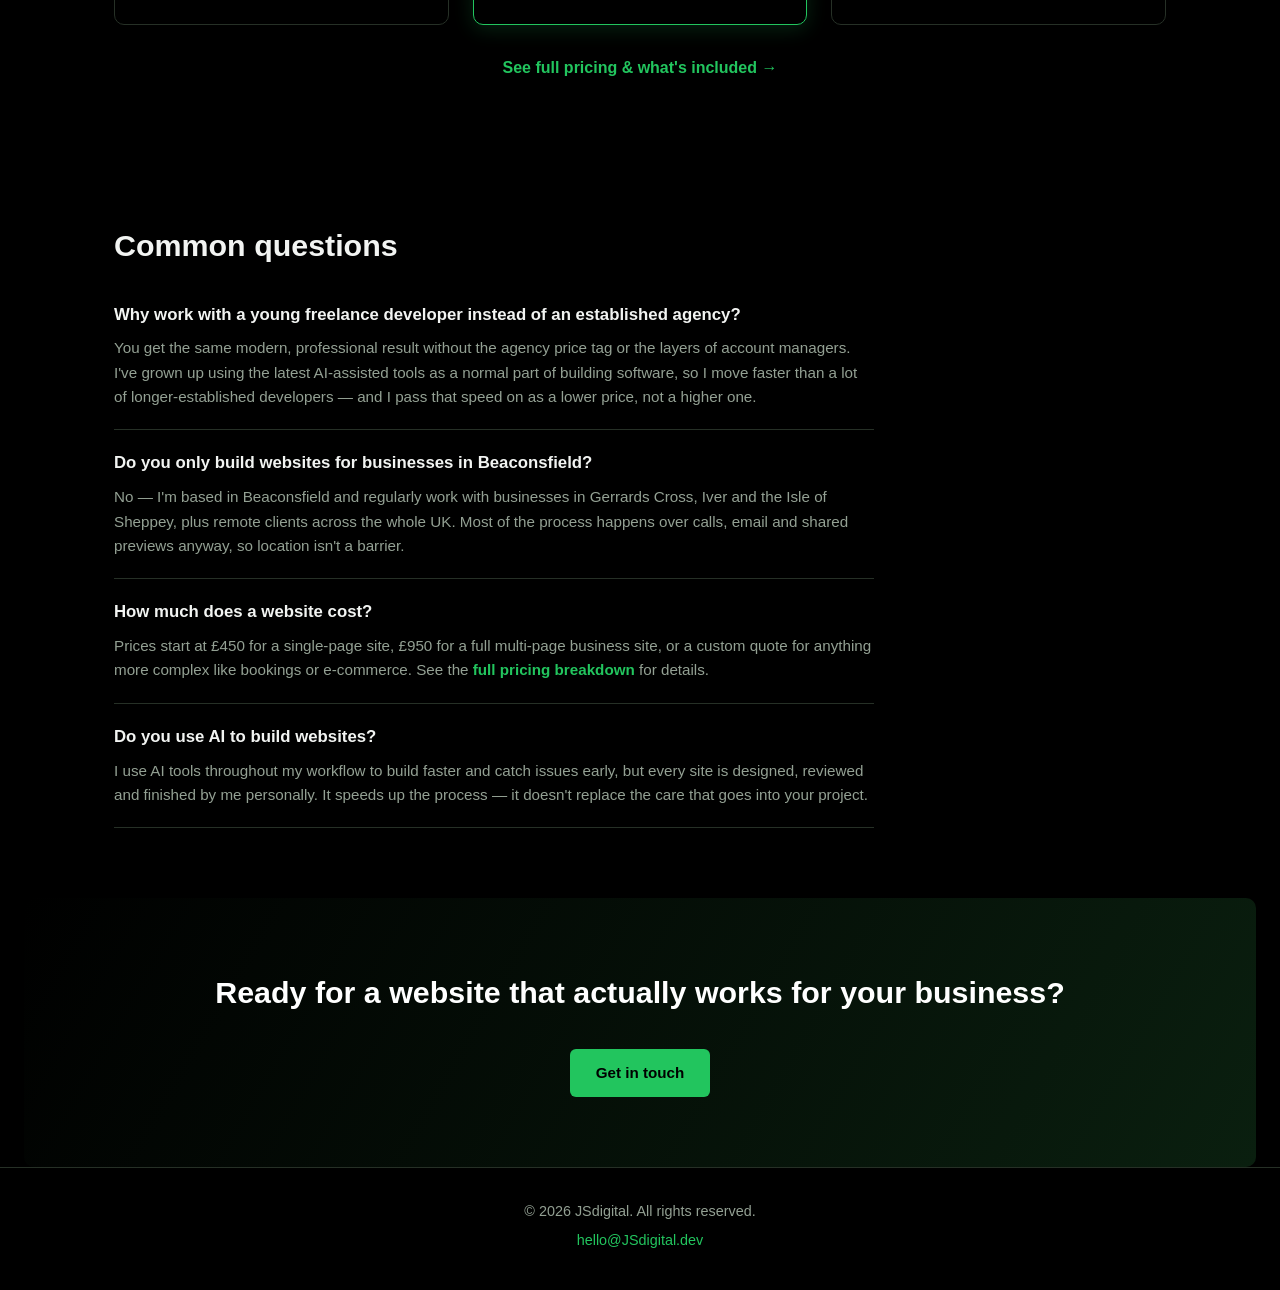
==== commit a5ea67db: "Add name to testimonial attribution" ====
--- a/index.html
+++ b/index.html
@@ -195,7 +195,7 @@
     <img src="images/strawbridge-carpentry-home-cropped.jpg" alt="Strawbridge Property website homepage" class="testimonial-image">
     <blockquote class="testimonial-quote">
       <p>“I loved working with JSdigital. they helped me out a lot and ended up making me more money then i wouldve ever expected to come from a website. Thank you JSdigital.”</p>
-      <footer>— Strawbridge Property</footer>
+      <footer>— Byron, Strawbridge Property</footer>
     </blockquote>
   </div>
 </section>
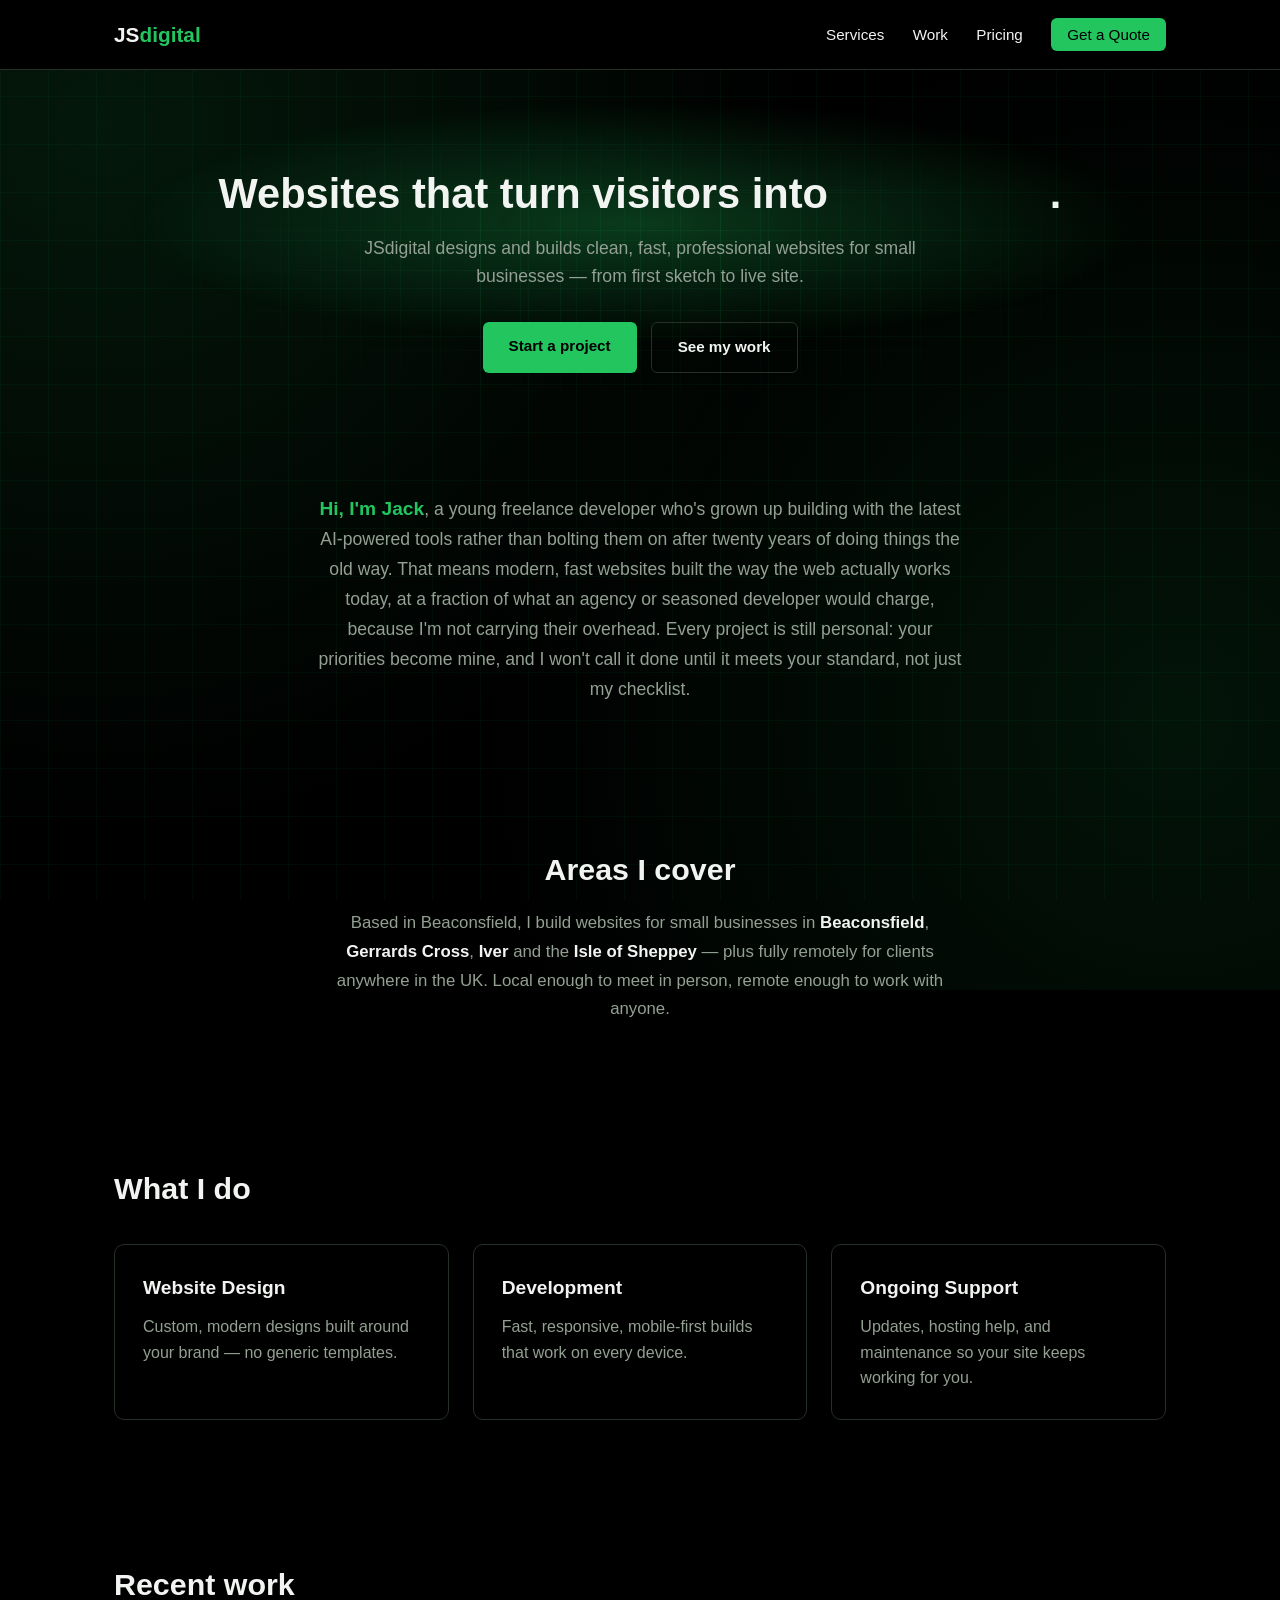
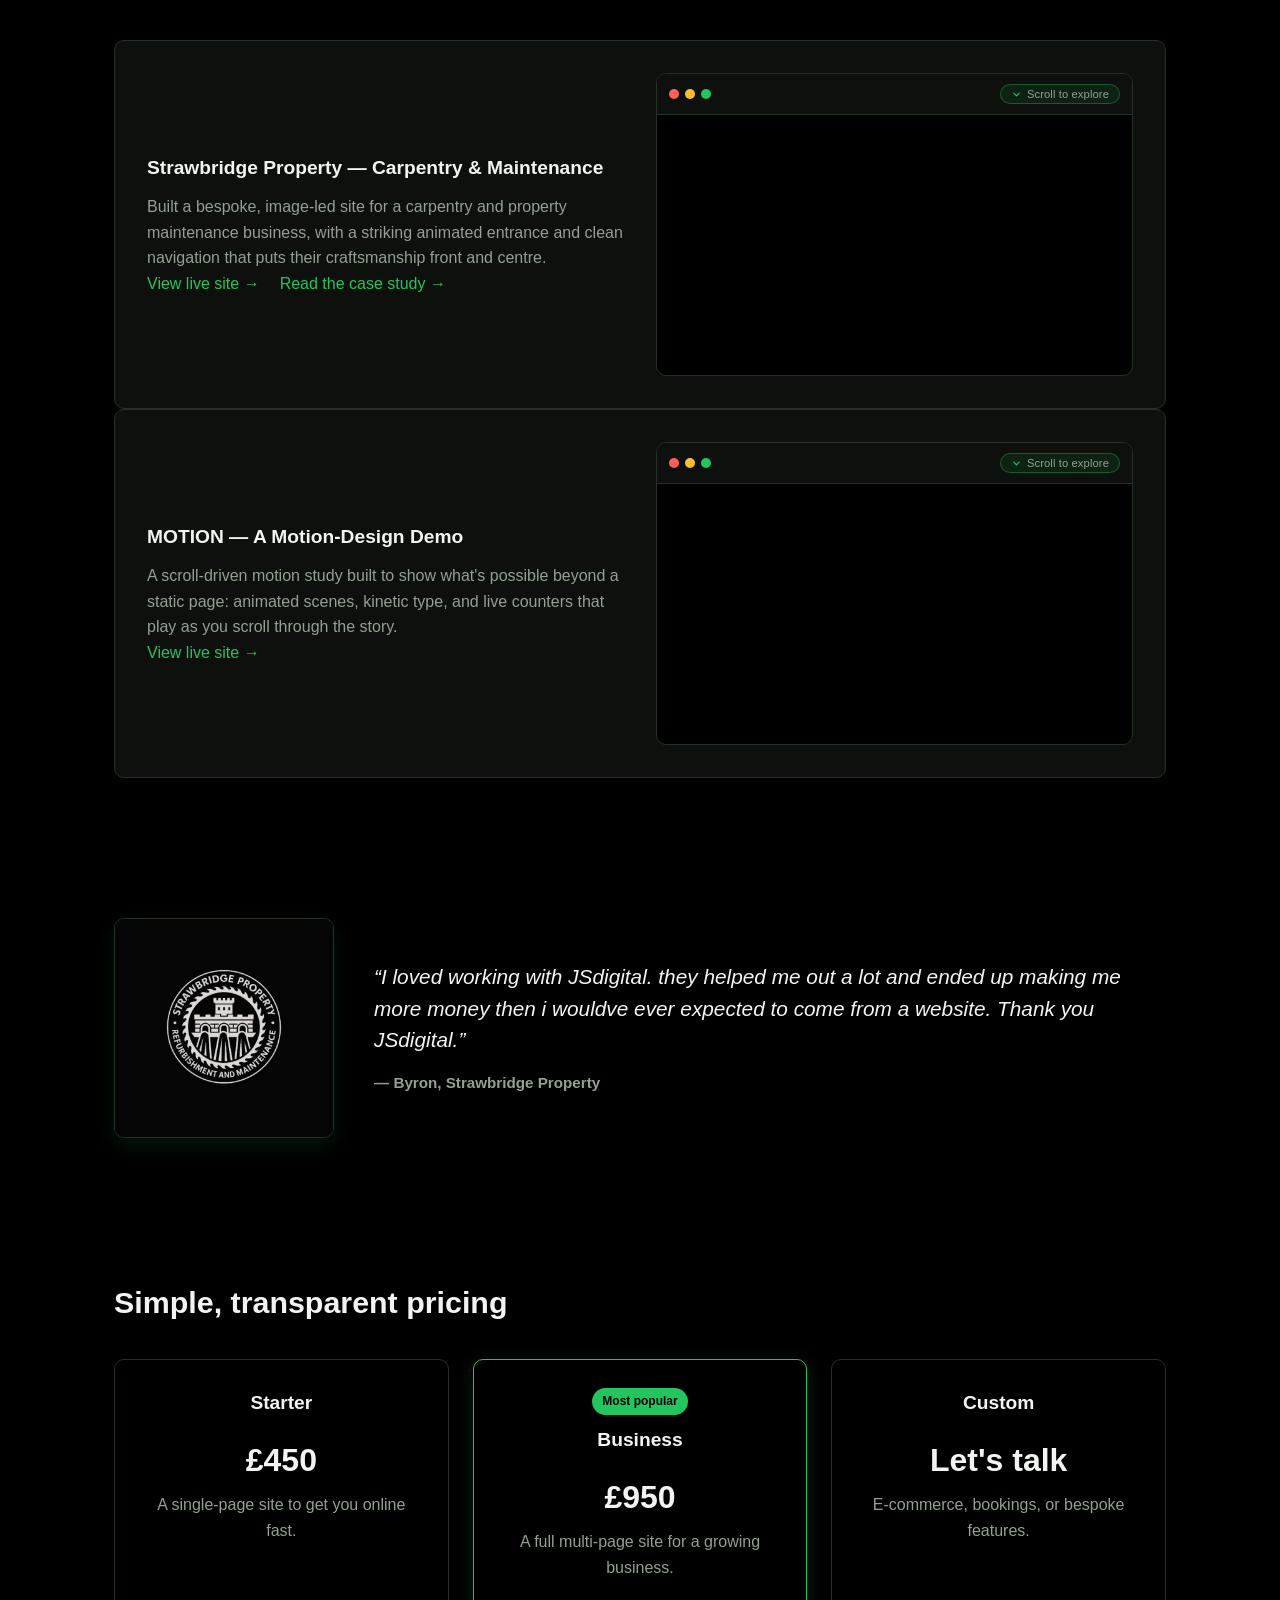
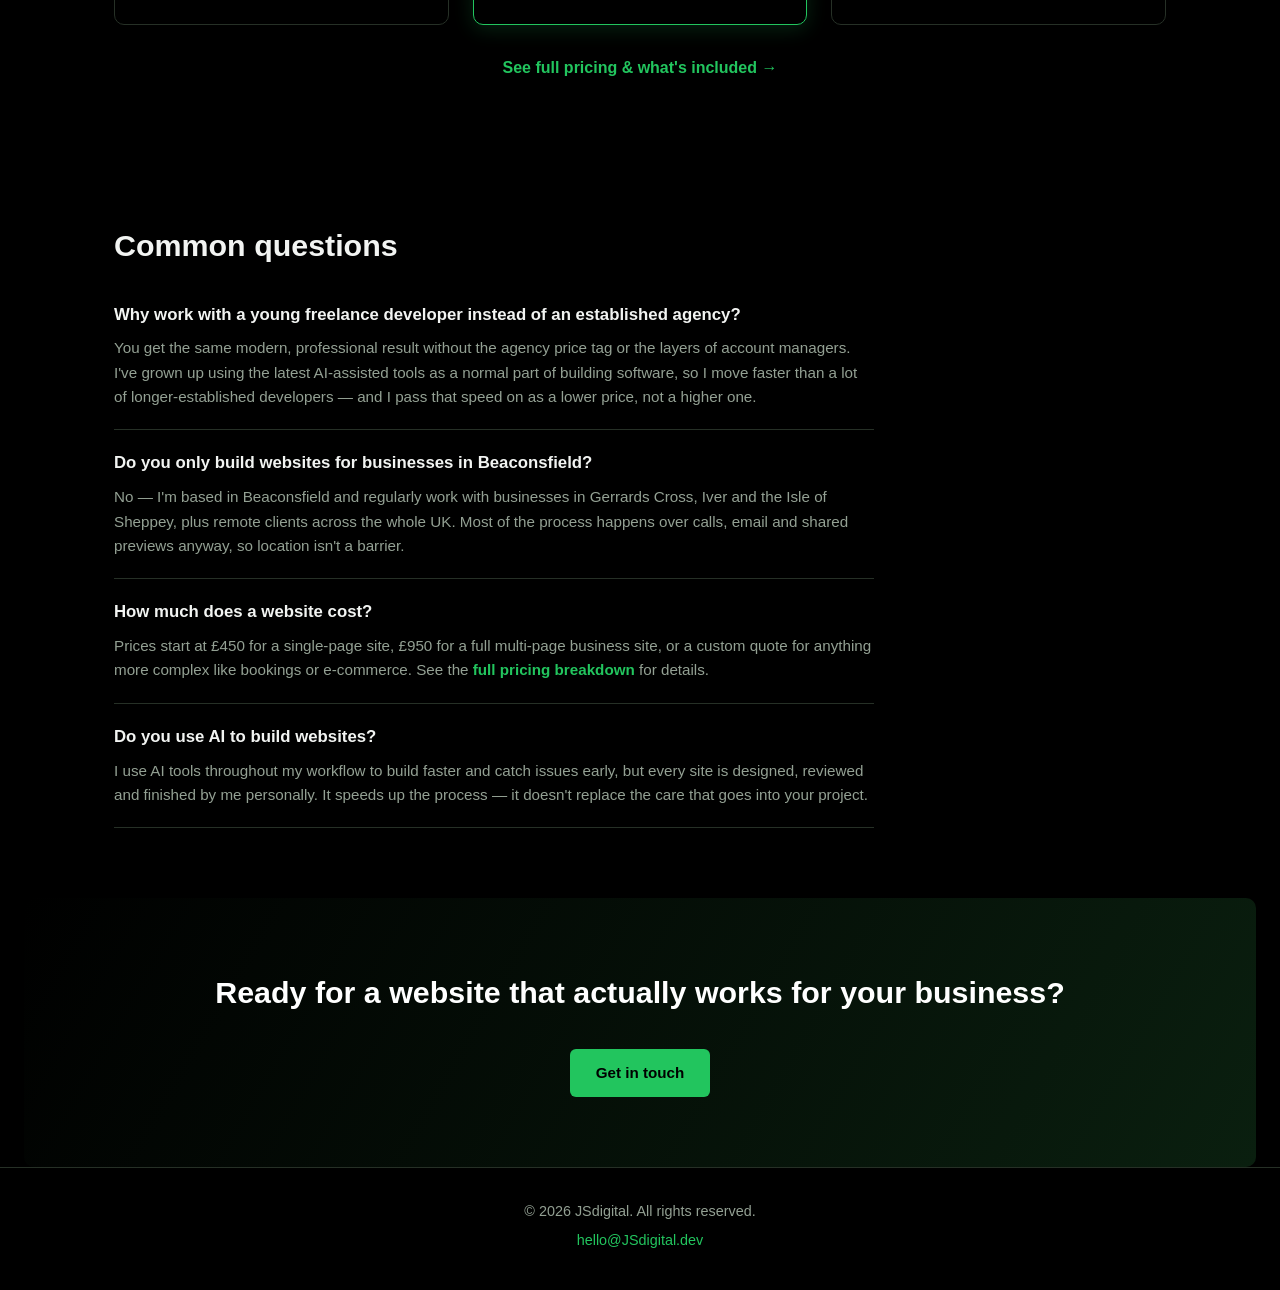
==== commit e8be29ac: "Tidy bio copy, remove unnecessary em-dashes" ====
--- a/index.html
+++ b/index.html
@@ -95,7 +95,7 @@
 <section id="about" class="section about">
   <div class="container about-layout reveal">
     <p class="about-text">
-      <strong>Hi, I'm Jack</strong> — a young freelance developer who's grown up building with the latest AI-powered tools, not bolting them on after twenty years of doing things the old way. That means modern, fast websites, built the way the web actually works today — at a fraction of what an agency or seasoned developer would charge, because I'm not carrying their overhead. Every project is still personal: your priorities become mine, and I won't call it done until it meets your standard, not just my checklist.
+      <strong>Hi, I'm Jack</strong>, a young freelance developer who's grown up building with the latest AI-powered tools rather than bolting them on after twenty years of doing things the old way. That means modern, fast websites built the way the web actually works today, at a fraction of what an agency or seasoned developer would charge, because I'm not carrying their overhead. Every project is still personal: your priorities become mine, and I won't call it done until it meets your standard, not just my checklist.
     </p>
   </div>
 </section>
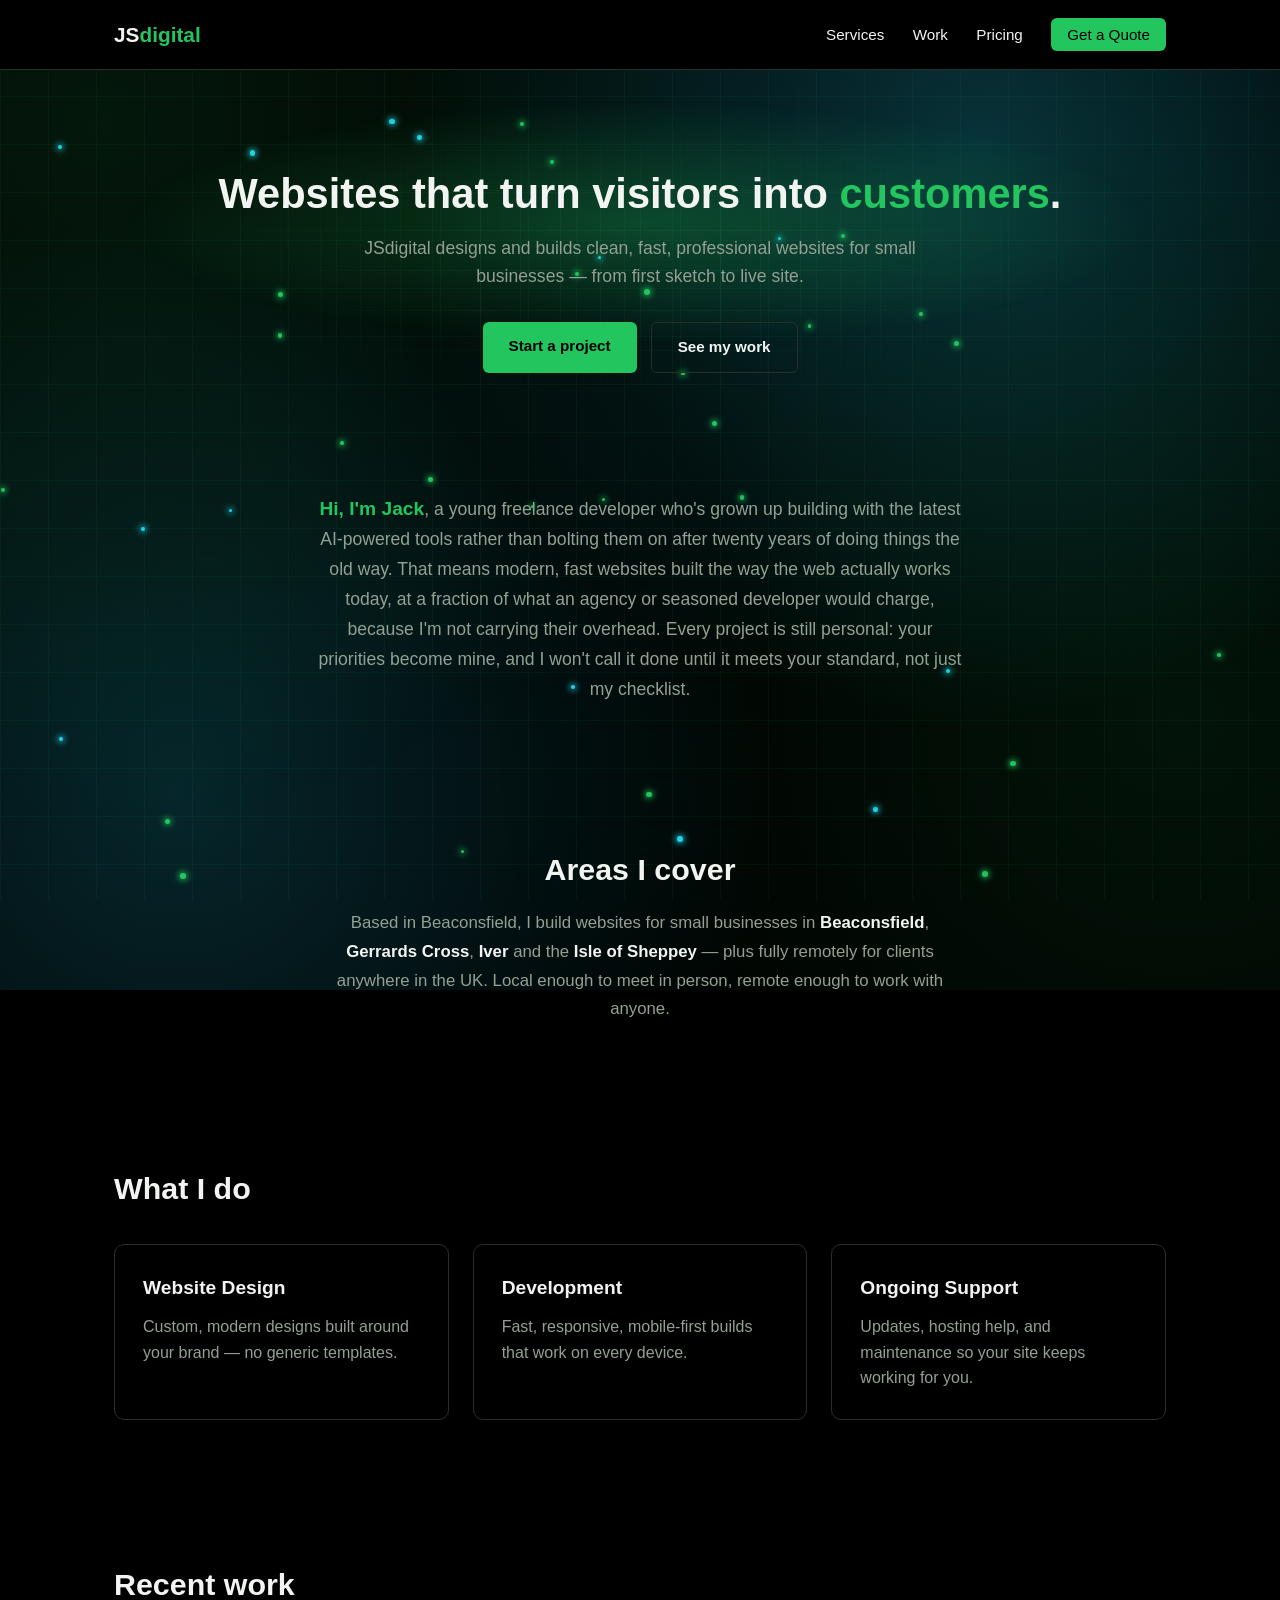
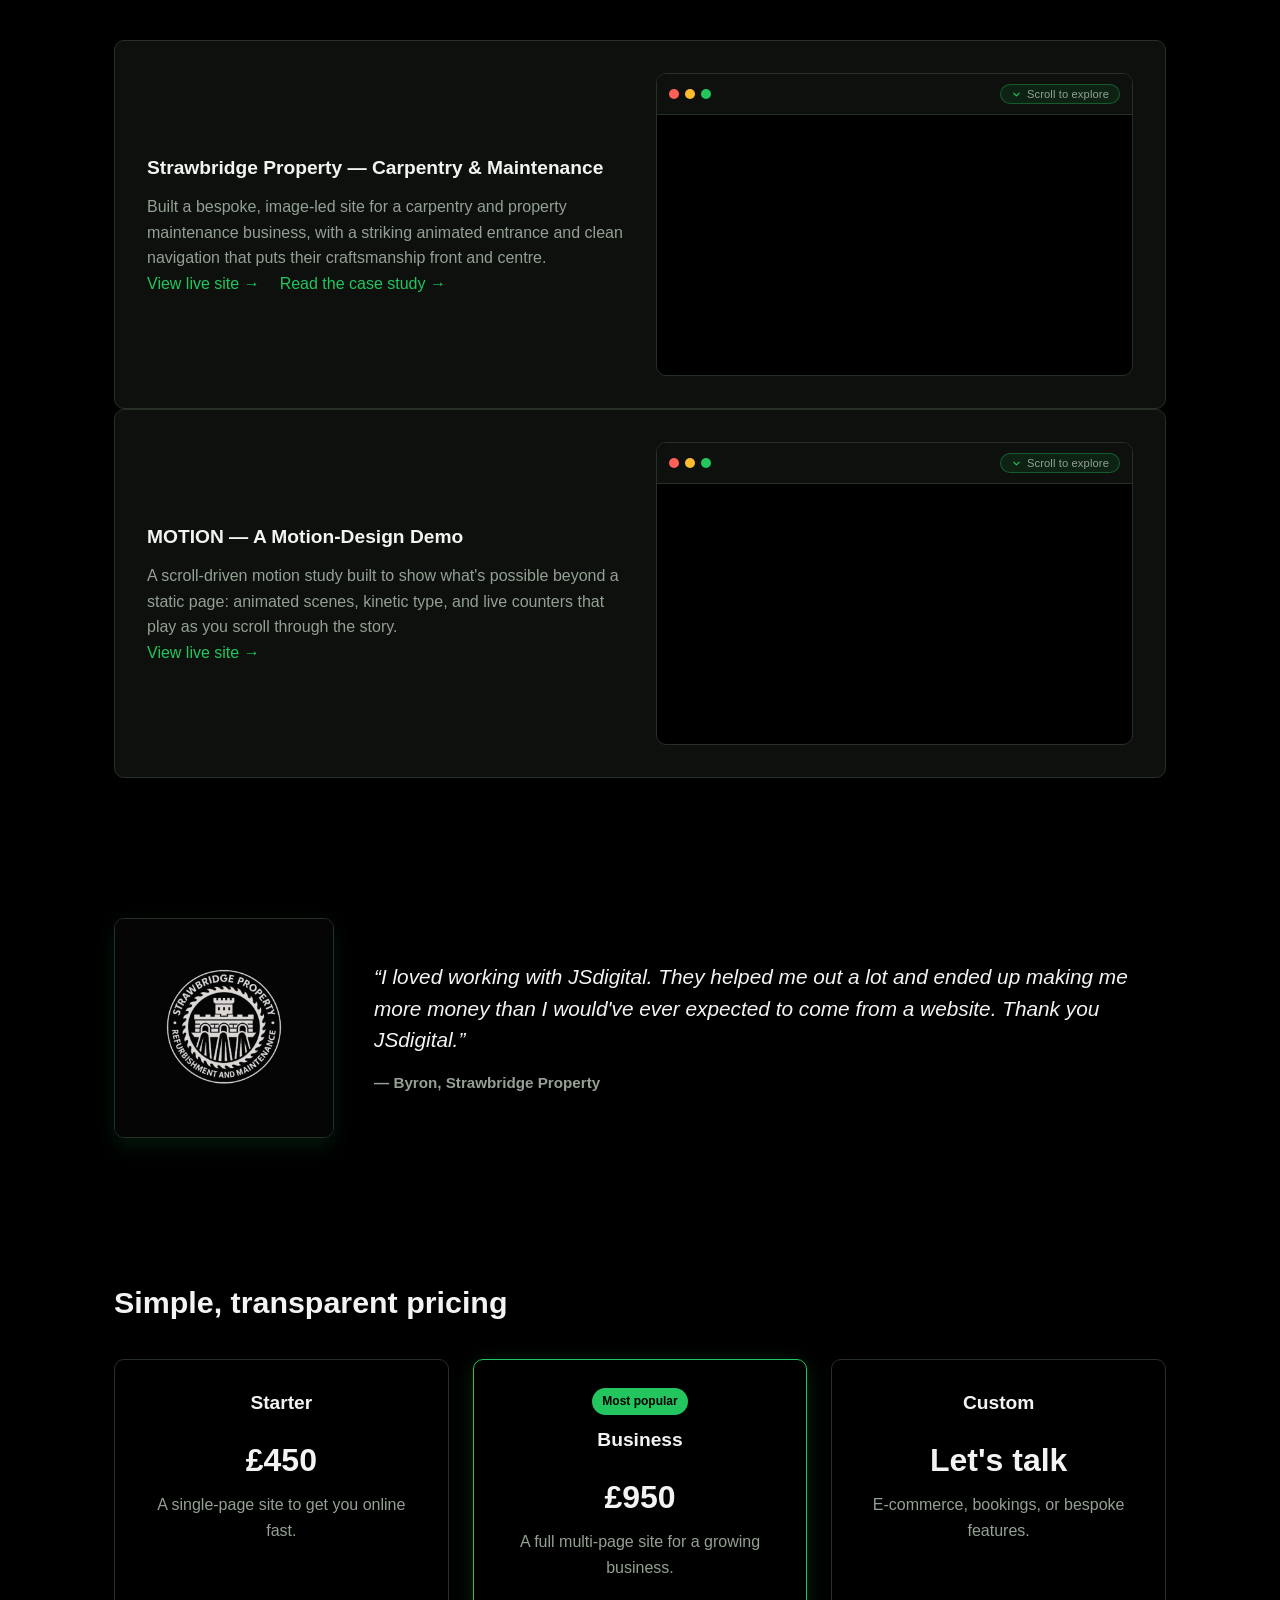
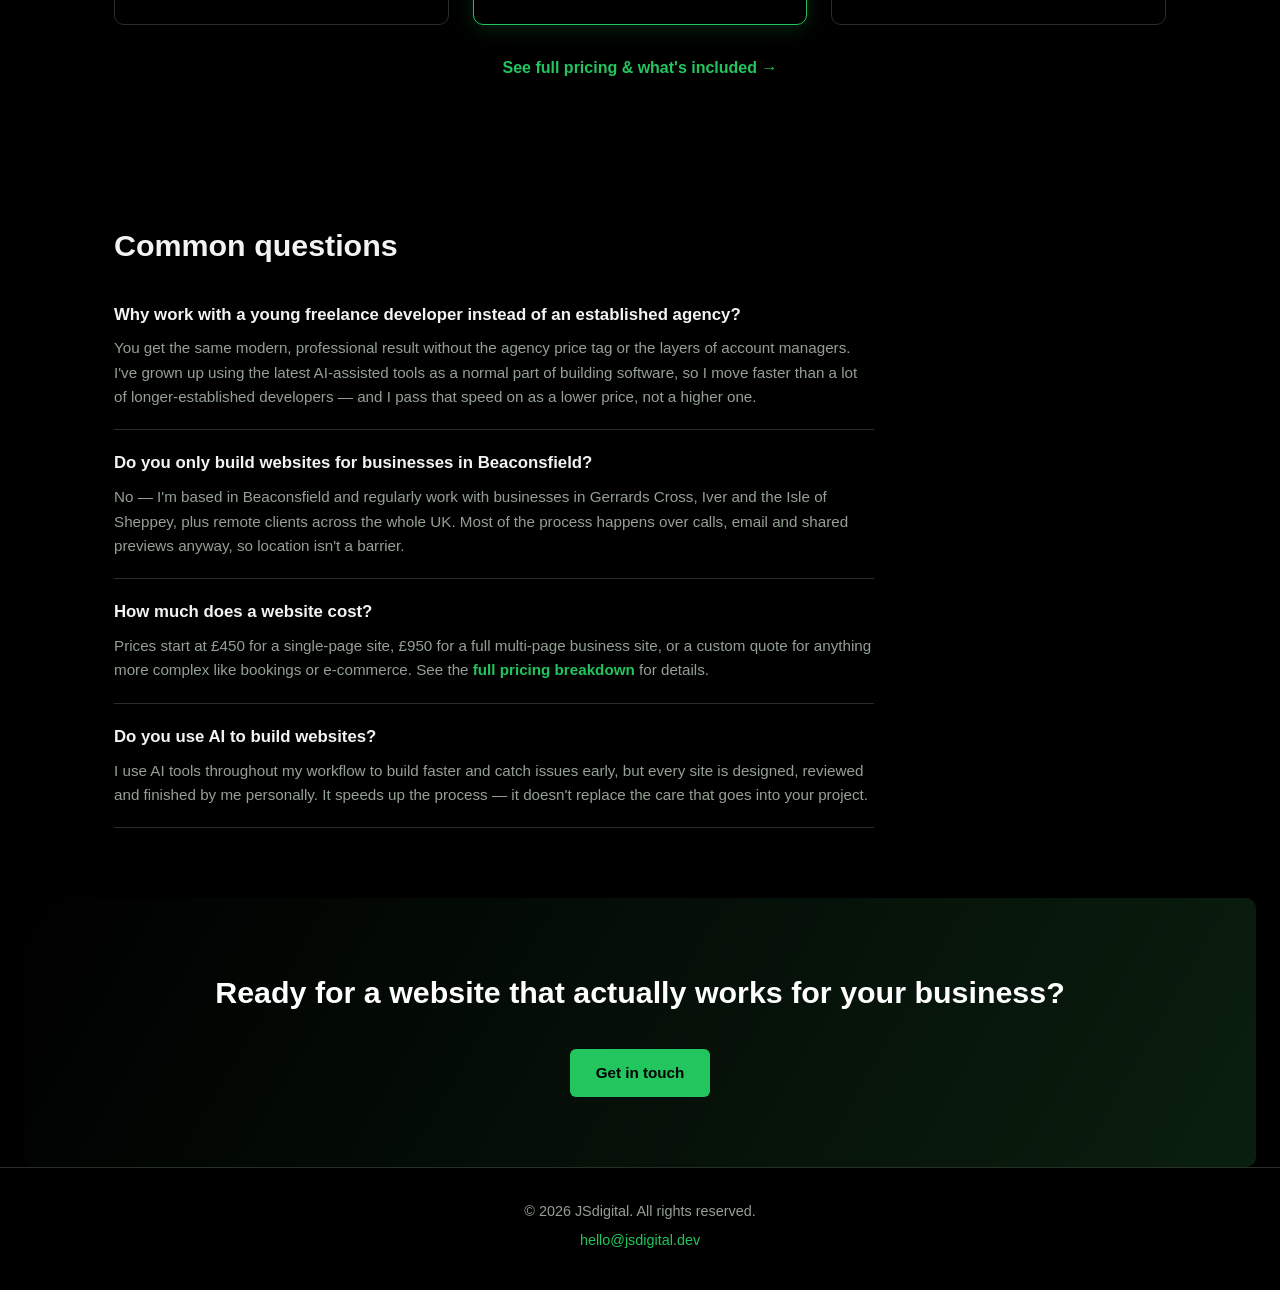
==== commit 5ec67350: "Launch prep: fix testimonial typos, email casing, add SEO/social meta - Fix grammar in Byron testimo" ====
--- a/index.html
+++ b/index.html
@@ -6,6 +6,15 @@
 <title>JSdigital — Web Developer in Beaconsfield, Gerrards Cross & Iver</title>
 <meta name="description" content="JSdigital is a young, AI-native freelance web developer building fast, modern websites for small businesses in Beaconsfield, Gerrards Cross, Iver and the Isle of Sheppey — at a fraction of agency cost.">
 <meta name="google-site-verification" content="mQqursXcxKqs-uqvhlqbVZYGcIVHXw-le7aX7oW7eLs" />
+<link rel="canonical" href="https://jsdigital.dev/">
+<meta property="og:type" content="website">
+<meta property="og:site_name" content="JSdigital">
+<meta property="og:title" content="JSdigital — Web Developer in Beaconsfield, Gerrards Cross &amp; Iver">
+<meta property="og:description" content="JSdigital is a young, AI-native freelance web developer building fast, modern websites for small businesses in Beaconsfield, Gerrards Cross, Iver and the Isle of Sheppey — at a fraction of agency cost.">
+<meta property="og:url" content="https://jsdigital.dev/">
+<meta name="twitter:card" content="summary">
+<meta name="twitter:title" content="JSdigital — Web Developer in Beaconsfield, Gerrards Cross &amp; Iver">
+<meta name="twitter:description" content="JSdigital is a young, AI-native freelance web developer building fast, modern websites for small businesses in Beaconsfield, Gerrards Cross, Iver and the Isle of Sheppey — at a fraction of agency cost.">
 <link rel="icon" type="image/svg+xml" href="favicon.svg">
 <link rel="stylesheet" href="styles.css">
 <script type="application/ld+json">
@@ -23,7 +32,7 @@
     { "@type": "Place", "name": "Isle of Sheppey" },
     { "@type": "Country", "name": "United Kingdom" }
   ],
-  "email": "hello@JSdigital.dev"
+  "email": "hello@jsdigital.dev"
 }
 </script>
 <script type="application/ld+json">
@@ -194,7 +203,7 @@
   <div class="container testimonial-layout reveal">
     <img src="images/strawbridge-carpentry-home-cropped.jpg" alt="Strawbridge Property website homepage" class="testimonial-image">
     <blockquote class="testimonial-quote">
-      <p>“I loved working with JSdigital. they helped me out a lot and ended up making me more money then i wouldve ever expected to come from a website. Thank you JSdigital.”</p>
+      <p>“I loved working with JSdigital. They helped me out a lot and ended up making me more money than I would've ever expected to come from a website. Thank you JSdigital.”</p>
       <footer>— Byron, Strawbridge Property</footer>
     </blockquote>
   </div>
@@ -259,7 +268,7 @@
 <footer class="site-footer">
   <div class="container">
     <p>&copy; 2026 JSdigital. All rights reserved.</p>
-    <p><a href="mailto:hello@JSdigital.dev">hello@JSdigital.dev</a></p>
+    <p><a href="mailto:hello@jsdigital.dev">hello@jsdigital.dev</a></p>
   </div>
 </footer>
 
--- a/styles.css
+++ b/styles.css
@@ -4,6 +4,7 @@
   --text: #f2f4f2;
   --accent: #22c55e;
   --accent-dark: #16a34a;
+  --accent-2: #22d3ee;
   --gray: #93a093;
   --border: #263026;
   --radius: 10px;
@@ -42,6 +43,52 @@
     radial-gradient(circle at 85% 75%, rgba(22, 163, 74, 0.12), transparent 45%);
   animation: bgDrift 16s ease-in-out infinite alternate;
   pointer-events: none;
+}
+
+/* Ambient background: secondary-color blob, grain texture, twinkling particles.
+   Additive layers behind the existing grid/blob system above. */
+.bg-blob-2 {
+  content: '';
+  position: fixed;
+  inset: -10%;
+  z-index: -1;
+  pointer-events: none;
+  background:
+    radial-gradient(circle at 72% 22%, rgba(34, 211, 238, 0.24), transparent 42%),
+    radial-gradient(circle at 20% 82%, rgba(34, 211, 238, 0.18), transparent 40%);
+  animation: bgDrift2 22s ease-in-out infinite alternate;
+}
+/* Once JS takes over with pointer-driven parallax, hand off from the
+   autonomous keyframe to the inline transform it sets on mousemove. */
+.bg-blob-2.is-reactive {
+  animation: none;
+  transition: transform 0.5s cubic-bezier(0.22, 1, 0.36, 1);
+}
+
+.bg-grain {
+  position: fixed;
+  inset: 0;
+  z-index: -1;
+  pointer-events: none;
+  opacity: 0.14;
+  mix-blend-mode: overlay;
+  background-image: url("data:image/svg+xml,%3Csvg xmlns='http://www.w3.org/2000/svg'%3E%3Cfilter id='n'%3E%3CfeTurbulence type='fractalNoise' baseFrequency='0.85' numOctaves='2' stitchTiles='stitch'/%3E%3C/filter%3E%3Crect width='100%25' height='100%25' filter='url(%23n)'/%3E%3C/svg%3E");
+  background-size: 180px 180px;
+}
+
+.bg-particles {
+  position: fixed;
+  inset: 0;
+  z-index: -1;
+  pointer-events: none;
+}
+.bg-particle {
+  position: absolute;
+  border-radius: 50%;
+  background: currentColor;
+  box-shadow: 0 0 calc(6px + var(--proximity, 0) * 18px) calc(1px + var(--proximity, 0) * 2px) currentColor;
+  animation: particleTwinkle var(--dur, 5s) ease-in-out var(--delay, 0s) infinite;
+  transition: transform 0.35s cubic-bezier(0.22, 1, 0.36, 1), box-shadow 0.2s ease;
 }
 
 /* Cursor glow */
@@ -79,6 +126,17 @@
 
 a { color: var(--accent); text-decoration: none; }
 
+/* Keyboard focus: cyan ties interactive/focus states to the accent-2 used
+   for cursor-reactive background elements, distinct from the brand green. */
+a:focus-visible,
+button:focus-visible,
+input:focus-visible,
+select:focus-visible,
+textarea:focus-visible {
+  outline: 2px solid var(--accent-2);
+  outline-offset: 2px;
+}
+
 /* Header */
 .site-header {
   border-bottom: 1px solid var(--border);
@@ -239,9 +297,9 @@
   border: 1px solid var(--border);
 }
 .btn-secondary:hover {
-  border-color: var(--accent);
+  border-color: var(--accent-2);
   transform: translateY(-2px);
-  box-shadow: 0 8px 18px rgba(34, 197, 94, 0.15);
+  box-shadow: 0 8px 18px rgba(34, 211, 238, 0.15);
 }
 
 /* Sections */
@@ -601,7 +659,8 @@
 .contact-form select:focus,
 .contact-form textarea:focus {
   outline: none;
-  border-color: var(--accent);
+  border-color: var(--accent-2);
+  box-shadow: 0 0 0 3px rgba(34, 211, 238, 0.15);
 }
 .contact-form button {
   margin-top: 20px;
@@ -660,6 +719,14 @@
 @keyframes bgDrift {
   from { transform: translate(0, 0) scale(1); }
   to { transform: translate(3%, -3%) scale(1.08); }
+}
+@keyframes bgDrift2 {
+  from { transform: translate(0, 0) scale(1); }
+  to { transform: translate(-4%, 4%) scale(1.1); }
+}
+@keyframes particleTwinkle {
+  0%, 100% { opacity: 0; }
+  50% { opacity: var(--peak, 1); }
 }
 
 .reveal {
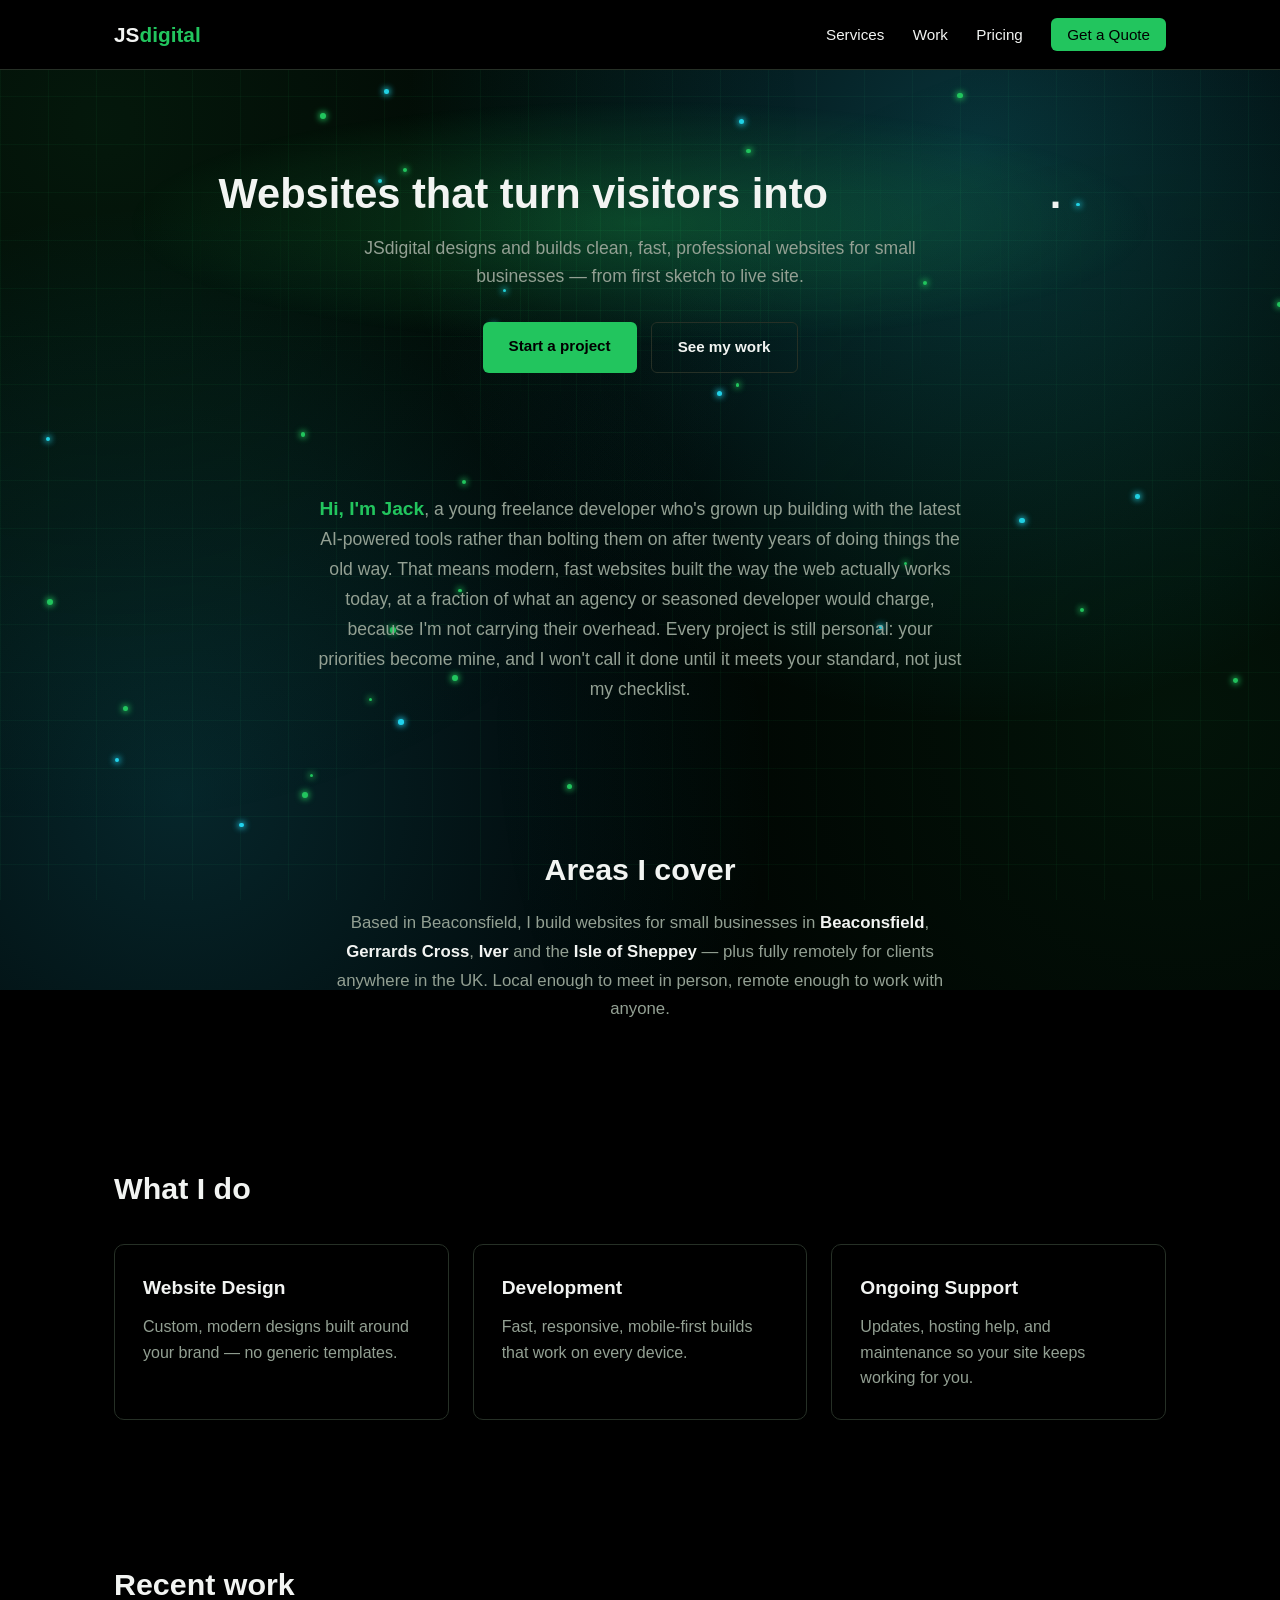
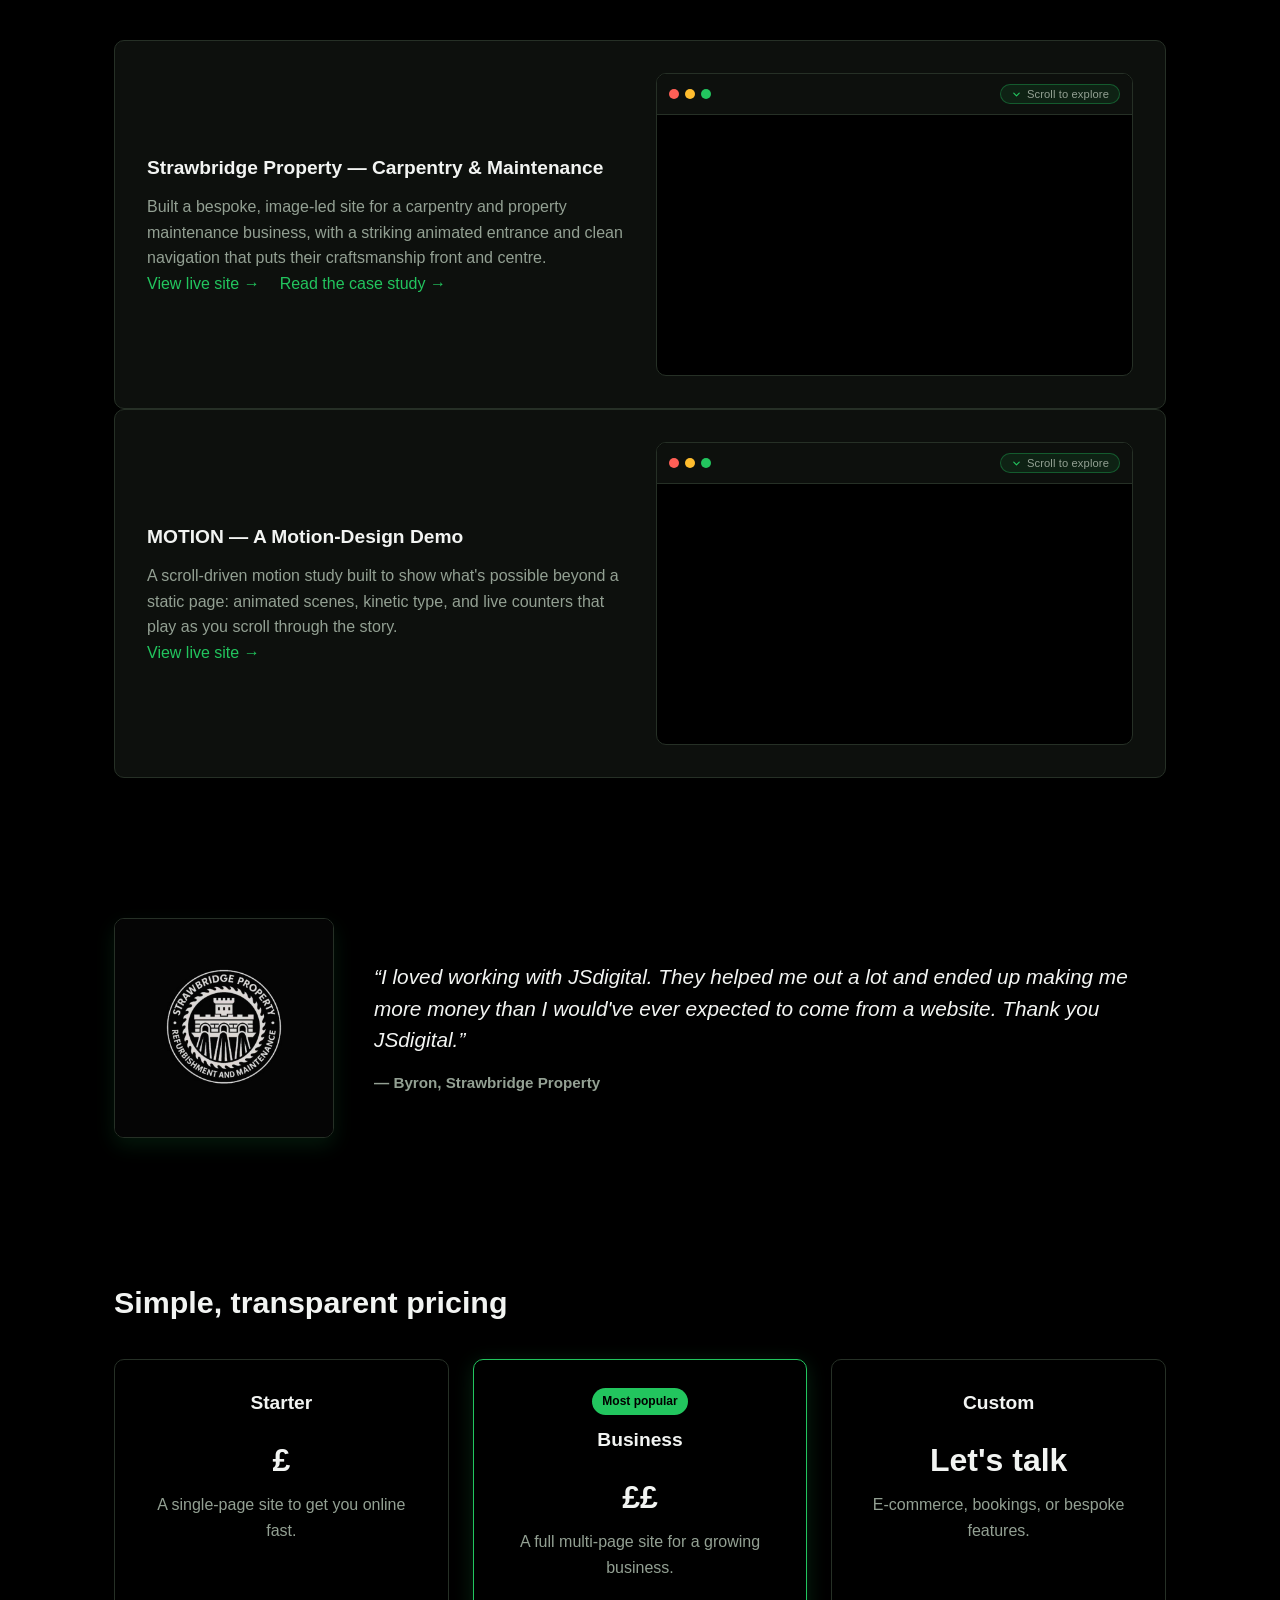
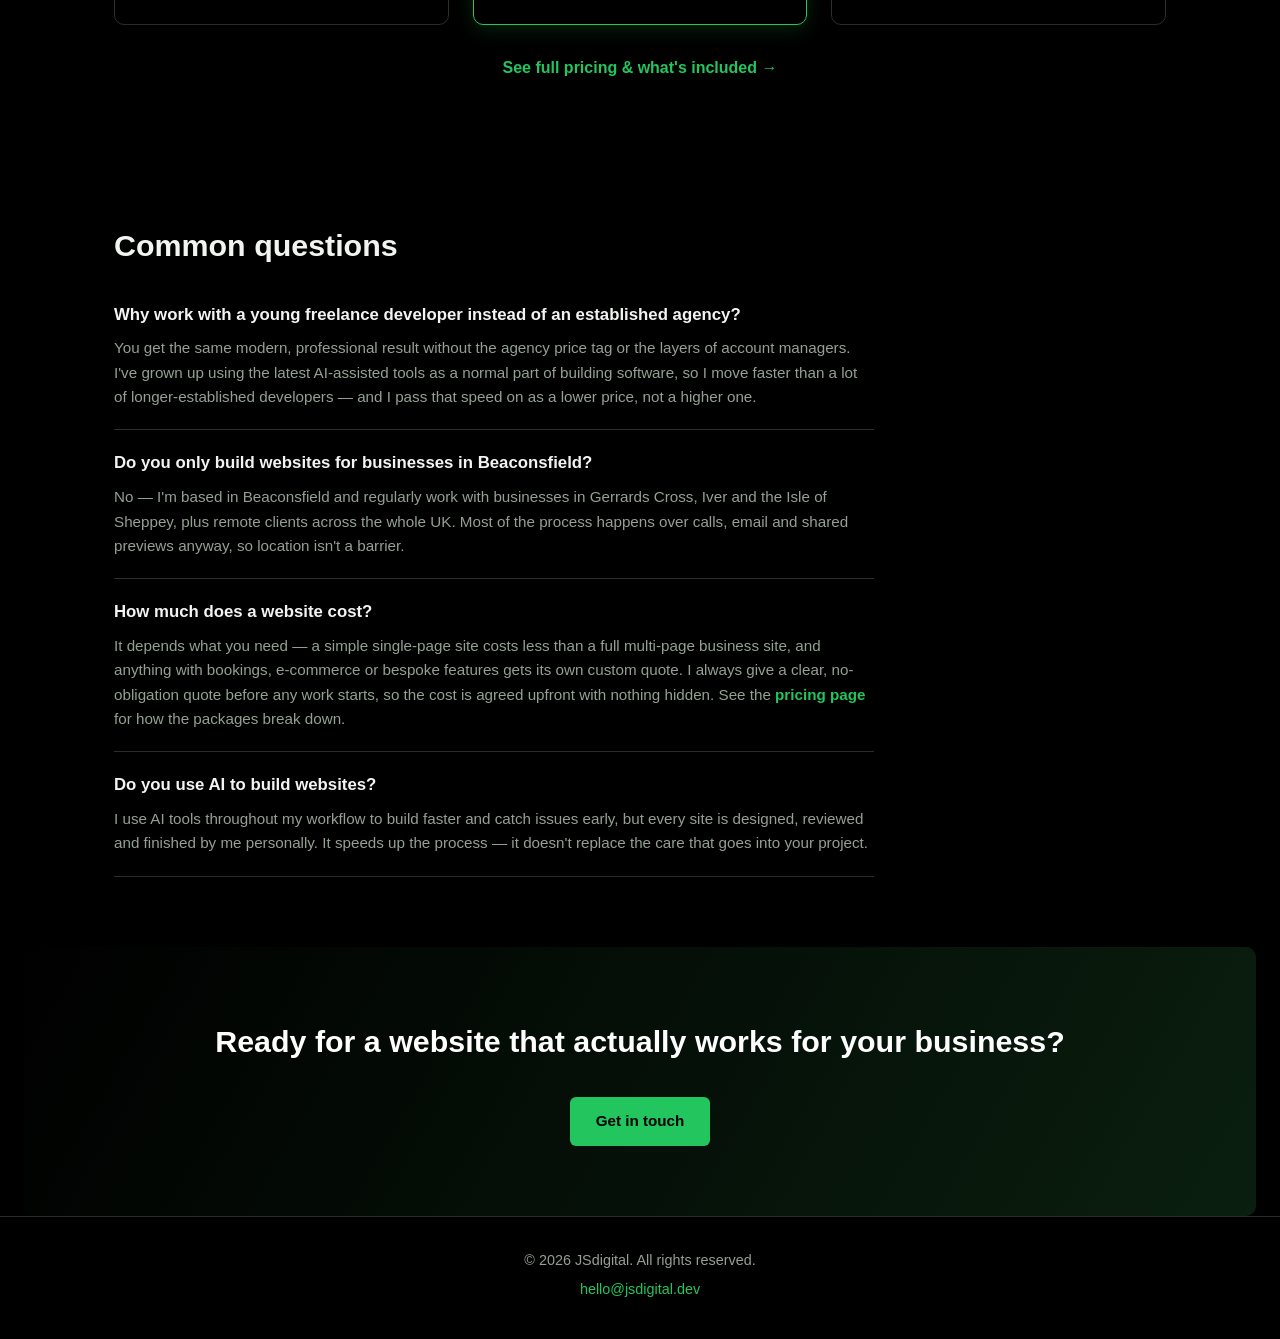
==== commit 234ab326: "Replace fixed pricing with £/££/£££ scale so every project gets a tailored quote Co-Authored-By: Cla" ====
--- a/index.html
+++ b/index.html
@@ -24,7 +24,7 @@
   "name": "JSdigital",
   "url": "https://jsdigital.dev",
   "description": "Young, AI-native freelance web developer and designer building fast, modern websites for small businesses, at a fraction of the cost of an agency or seasoned developer.",
-  "priceRange": "£450-£950",
+  "priceRange": "££",
   "areaServed": [
     { "@type": "Place", "name": "Beaconsfield" },
     { "@type": "Place", "name": "Gerrards Cross" },
@@ -61,7 +61,7 @@
       "name": "How much does a website cost?",
       "acceptedAnswer": {
         "@type": "Answer",
-        "text": "Prices start at £450 for a single-page site, £950 for a full multi-page business site, or a custom quote for anything more complex like bookings or e-commerce."
+        "text": "It depends what you need — a simple single-page site costs less than a full multi-page business site, and anything with bookings, e-commerce or bespoke features gets its own custom quote. I always give a clear, no-obligation quote before any work starts, so the cost is agreed upfront with nothing hidden."
       }
     },
     {
@@ -215,13 +215,13 @@
     <div class="grid-3 pricing-teaser-grid">
       <div class="card price-card reveal">
         <h3>Starter</h3>
-        <p class="price">£450</p>
+        <p class="price">£</p>
         <p class="price-desc">A single-page site to get you online fast.</p>
       </div>
       <div class="card price-card featured reveal">
         <p class="badge">Most popular</p>
         <h3>Business</h3>
-        <p class="price">£950</p>
+        <p class="price">££</p>
         <p class="price-desc">A full multi-page site for a growing business.</p>
       </div>
       <div class="card price-card reveal">
@@ -248,7 +248,7 @@
       </div>
       <div class="faq-item reveal">
         <h3>How much does a website cost?</h3>
-        <p>Prices start at £450 for a single-page site, £950 for a full multi-page business site, or a custom quote for anything more complex like bookings or e-commerce. See the <a href="pricing.html">full pricing breakdown</a> for details.</p>
+        <p>It depends what you need — a simple single-page site costs less than a full multi-page business site, and anything with bookings, e-commerce or bespoke features gets its own custom quote. I always give a clear, no-obligation quote before any work starts, so the cost is agreed upfront with nothing hidden. See the <a href="pricing.html">pricing page</a> for how the packages break down.</p>
       </div>
       <div class="faq-item reveal">
         <h3>Do you use AI to build websites?</h3>
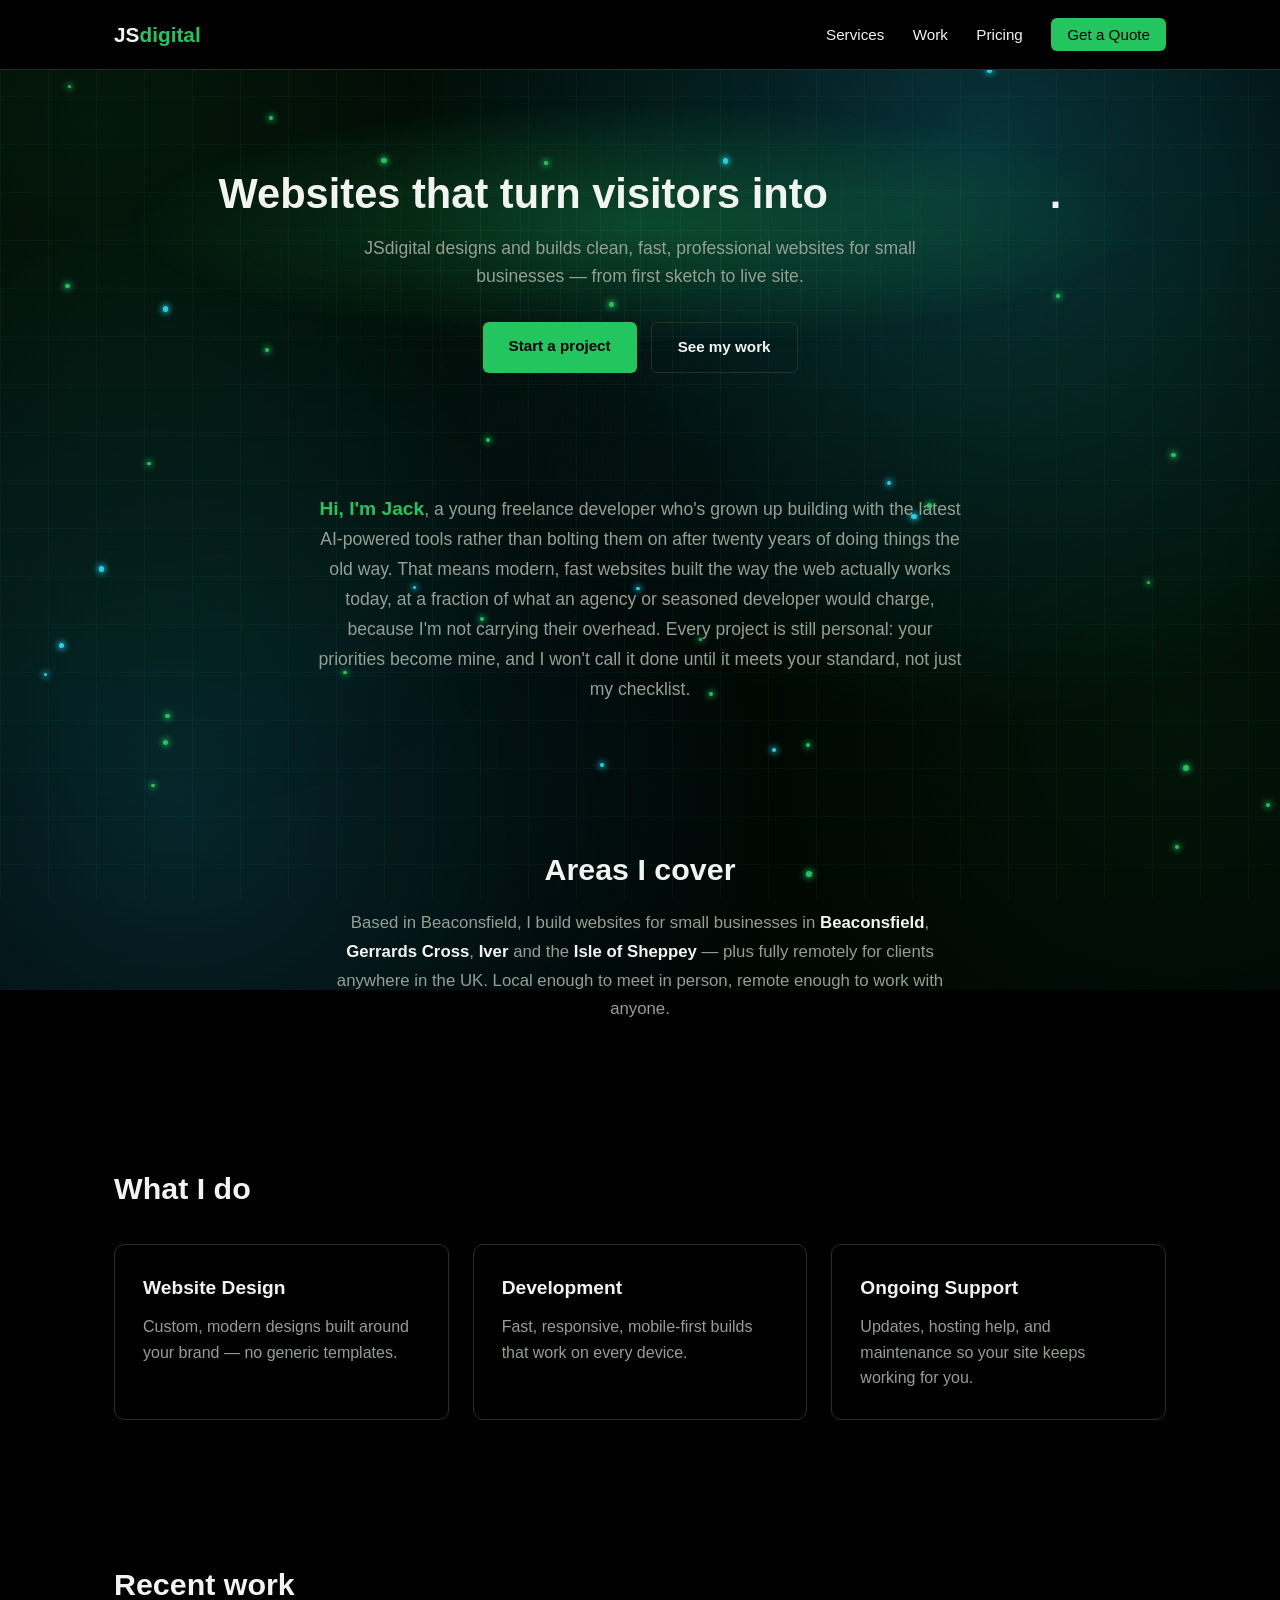
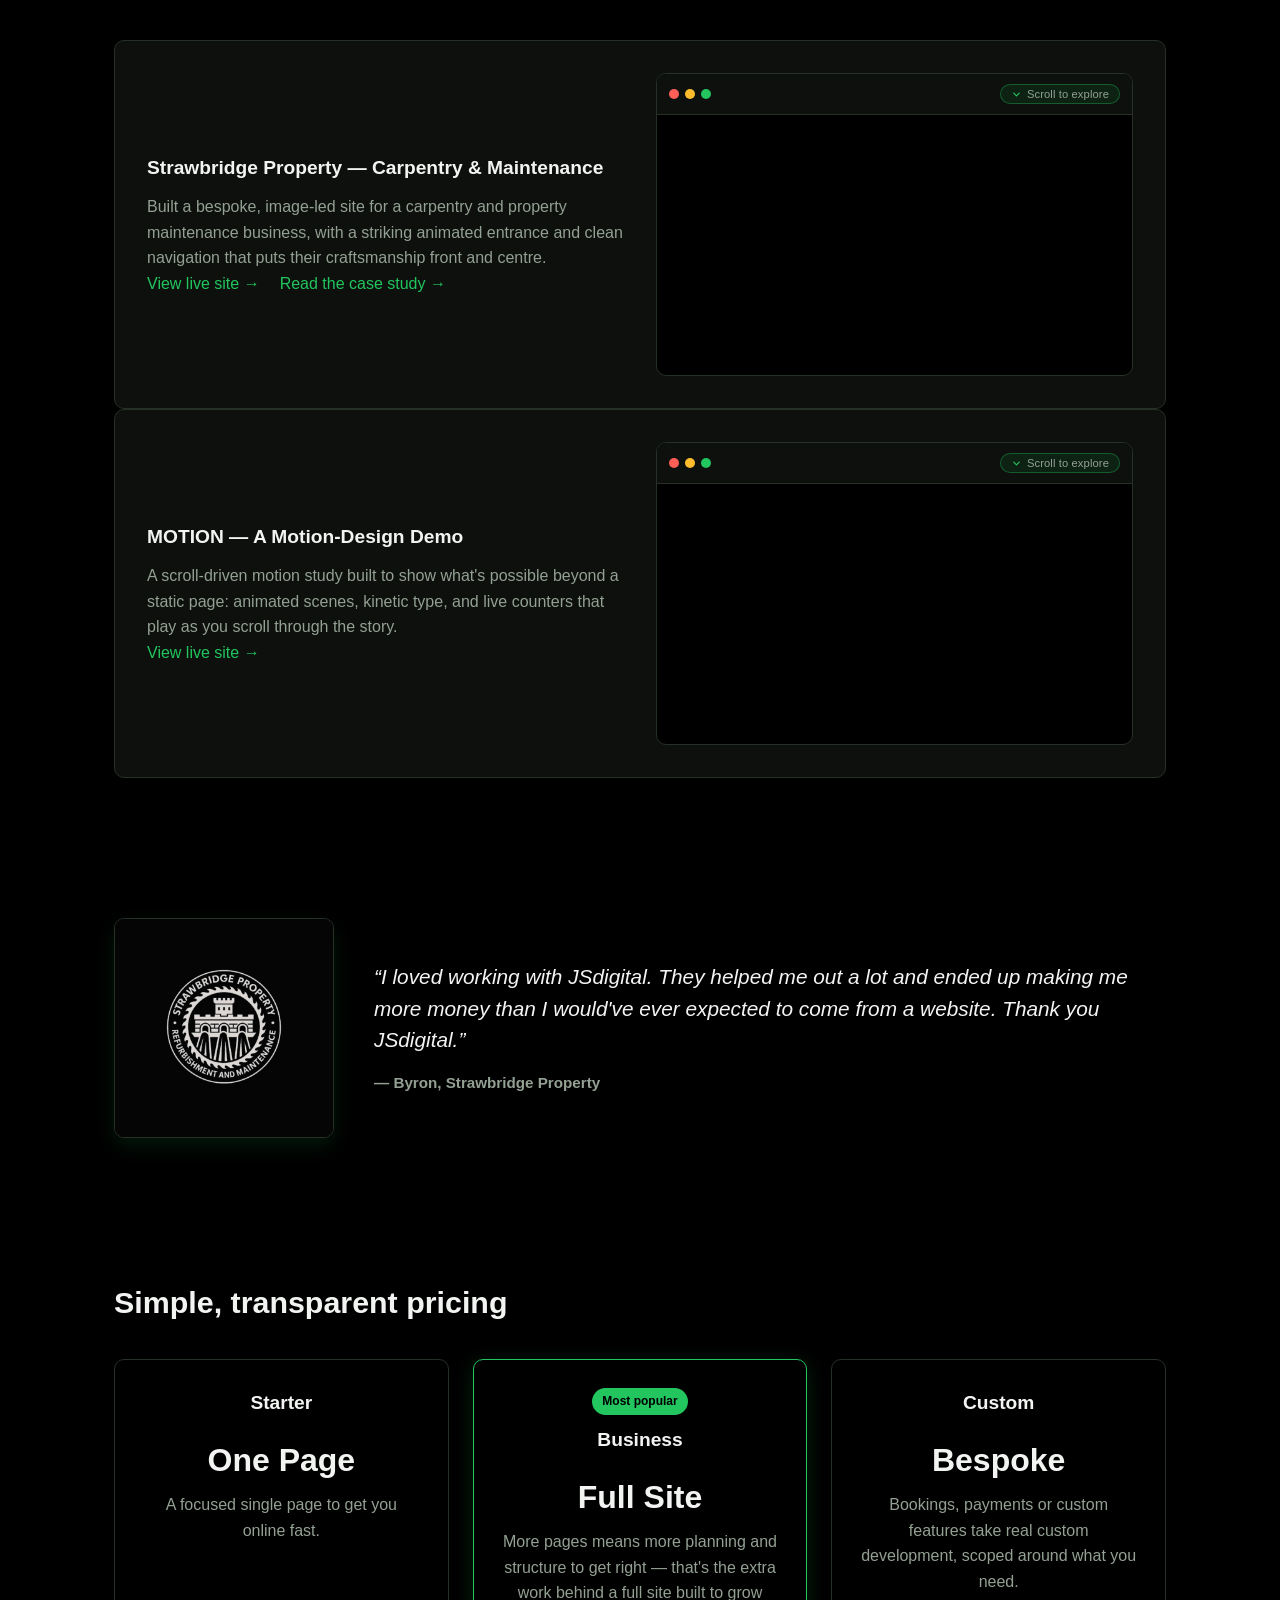
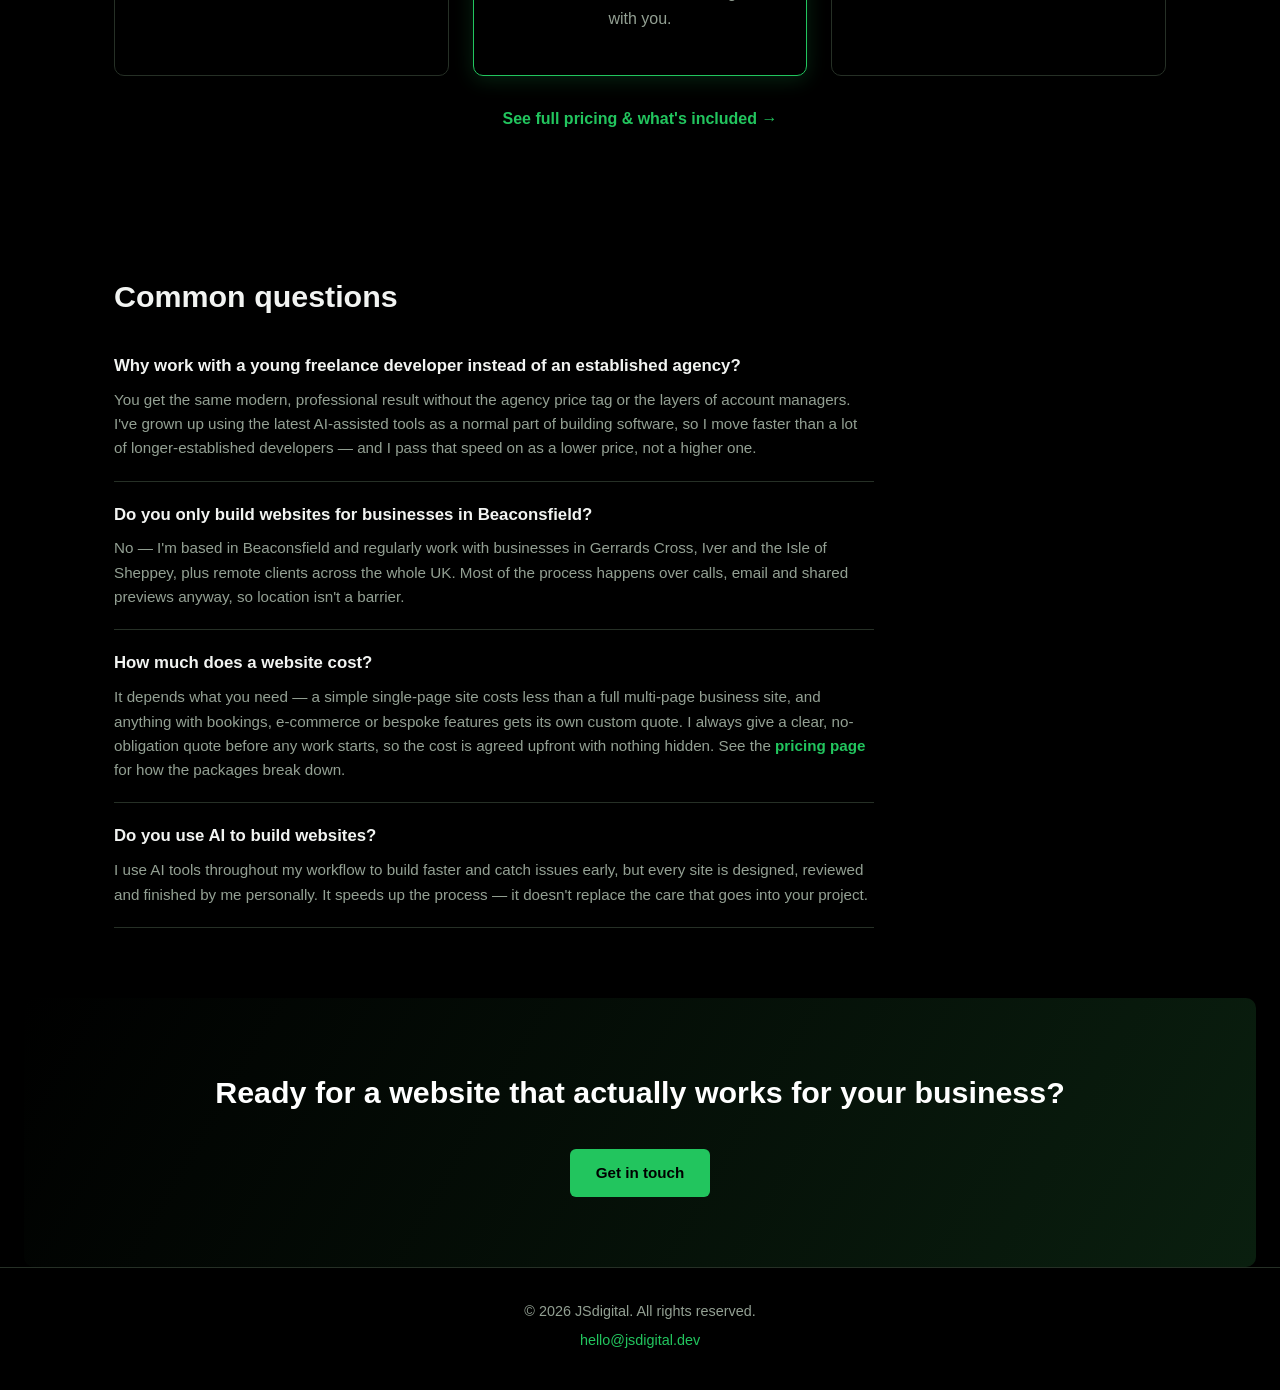
==== commit 349d4133: "Drop £ scale entirely — explain scope instead, so Business's extra cost is justified by the work, no" ====
--- a/index.html
+++ b/index.html
@@ -24,7 +24,6 @@
   "name": "JSdigital",
   "url": "https://jsdigital.dev",
   "description": "Young, AI-native freelance web developer and designer building fast, modern websites for small businesses, at a fraction of the cost of an agency or seasoned developer.",
-  "priceRange": "££",
   "areaServed": [
     { "@type": "Place", "name": "Beaconsfield" },
     { "@type": "Place", "name": "Gerrards Cross" },
@@ -215,19 +214,19 @@
     <div class="grid-3 pricing-teaser-grid">
       <div class="card price-card reveal">
         <h3>Starter</h3>
-        <p class="price">£</p>
-        <p class="price-desc">A single-page site to get you online fast.</p>
+        <p class="price">One Page</p>
+        <p class="price-desc">A focused single page to get you online fast.</p>
       </div>
       <div class="card price-card featured reveal">
         <p class="badge">Most popular</p>
         <h3>Business</h3>
-        <p class="price">££</p>
-        <p class="price-desc">A full multi-page site for a growing business.</p>
+        <p class="price">Full Site</p>
+        <p class="price-desc">More pages means more planning and structure to get right — that's the extra work behind a full site built to grow with you.</p>
       </div>
       <div class="card price-card reveal">
         <h3>Custom</h3>
-        <p class="price">Let's talk</p>
-        <p class="price-desc">E-commerce, bookings, or bespoke features.</p>
+        <p class="price">Bespoke</p>
+        <p class="price-desc">Bookings, payments or custom features take real custom development, scoped around what you need.</p>
       </div>
     </div>
     <p class="pricing-teaser-link"><a href="pricing.html">See full pricing &amp; what's included →</a></p>
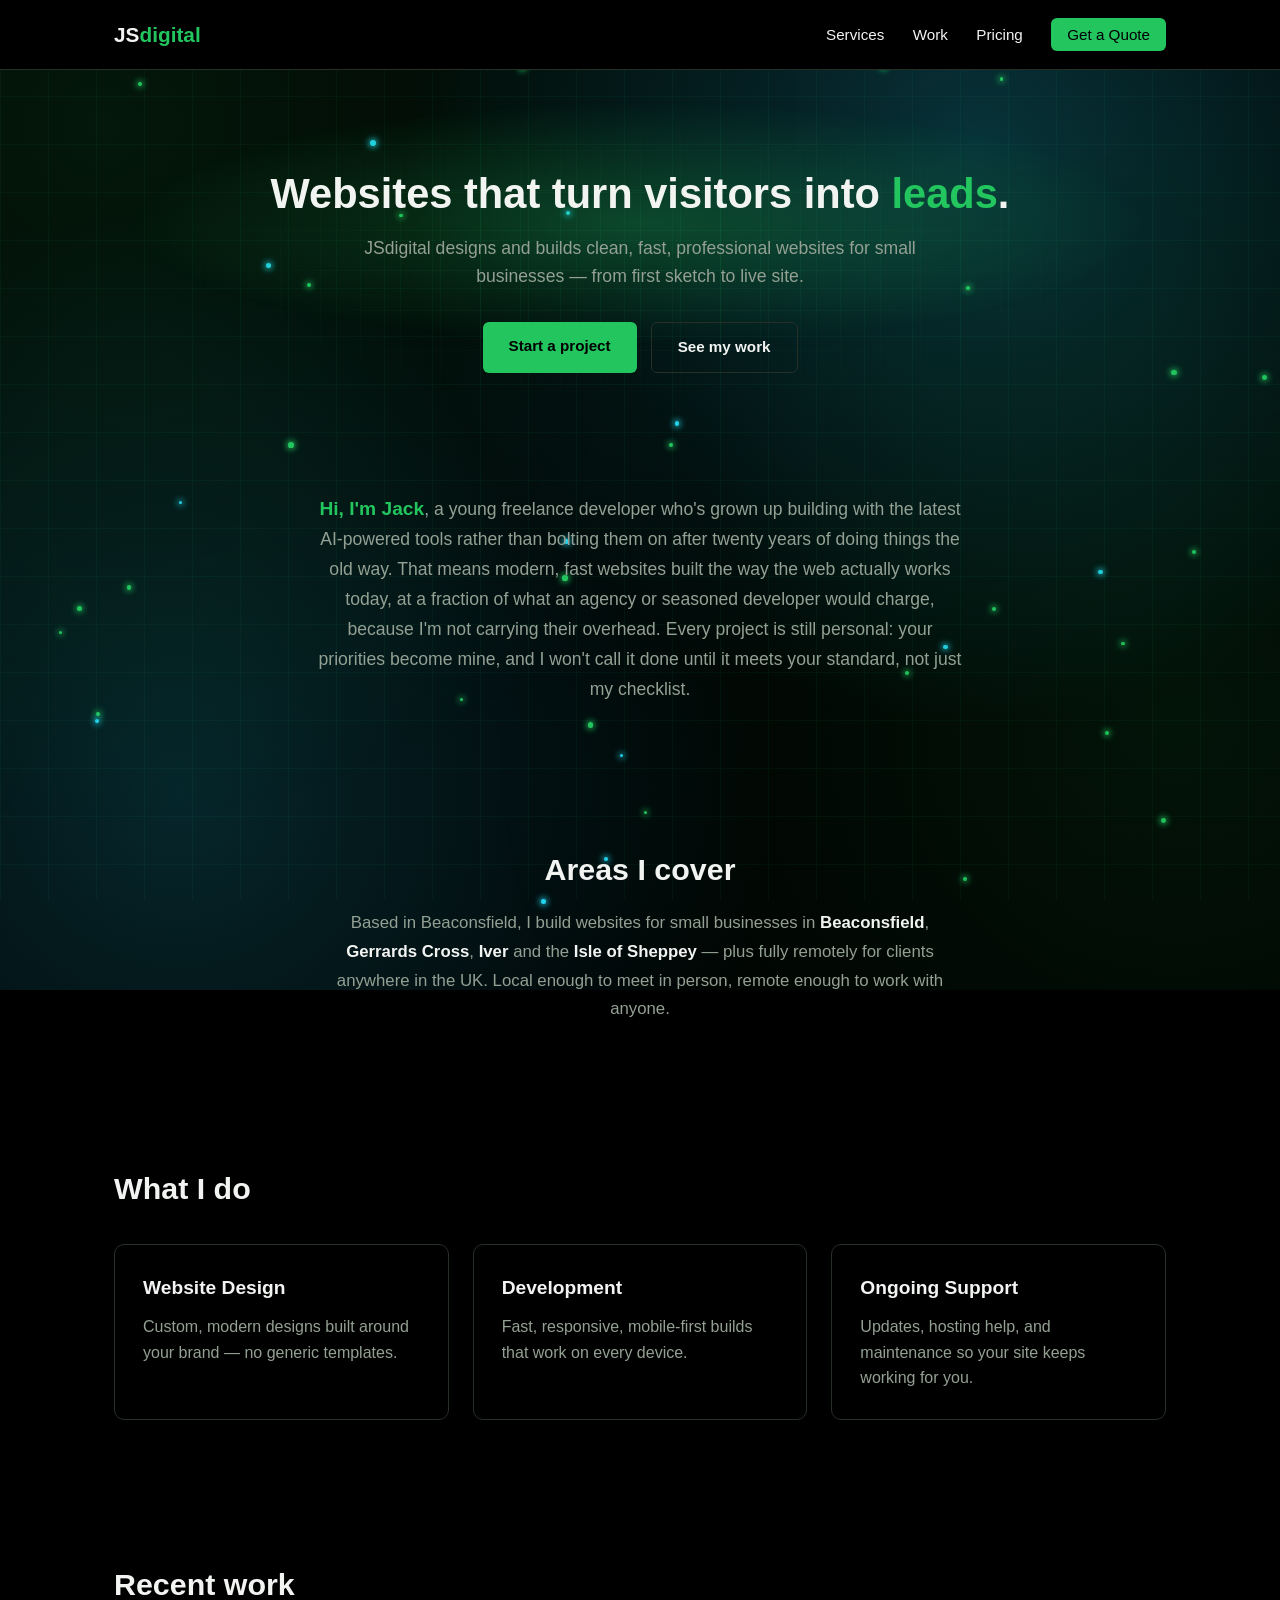
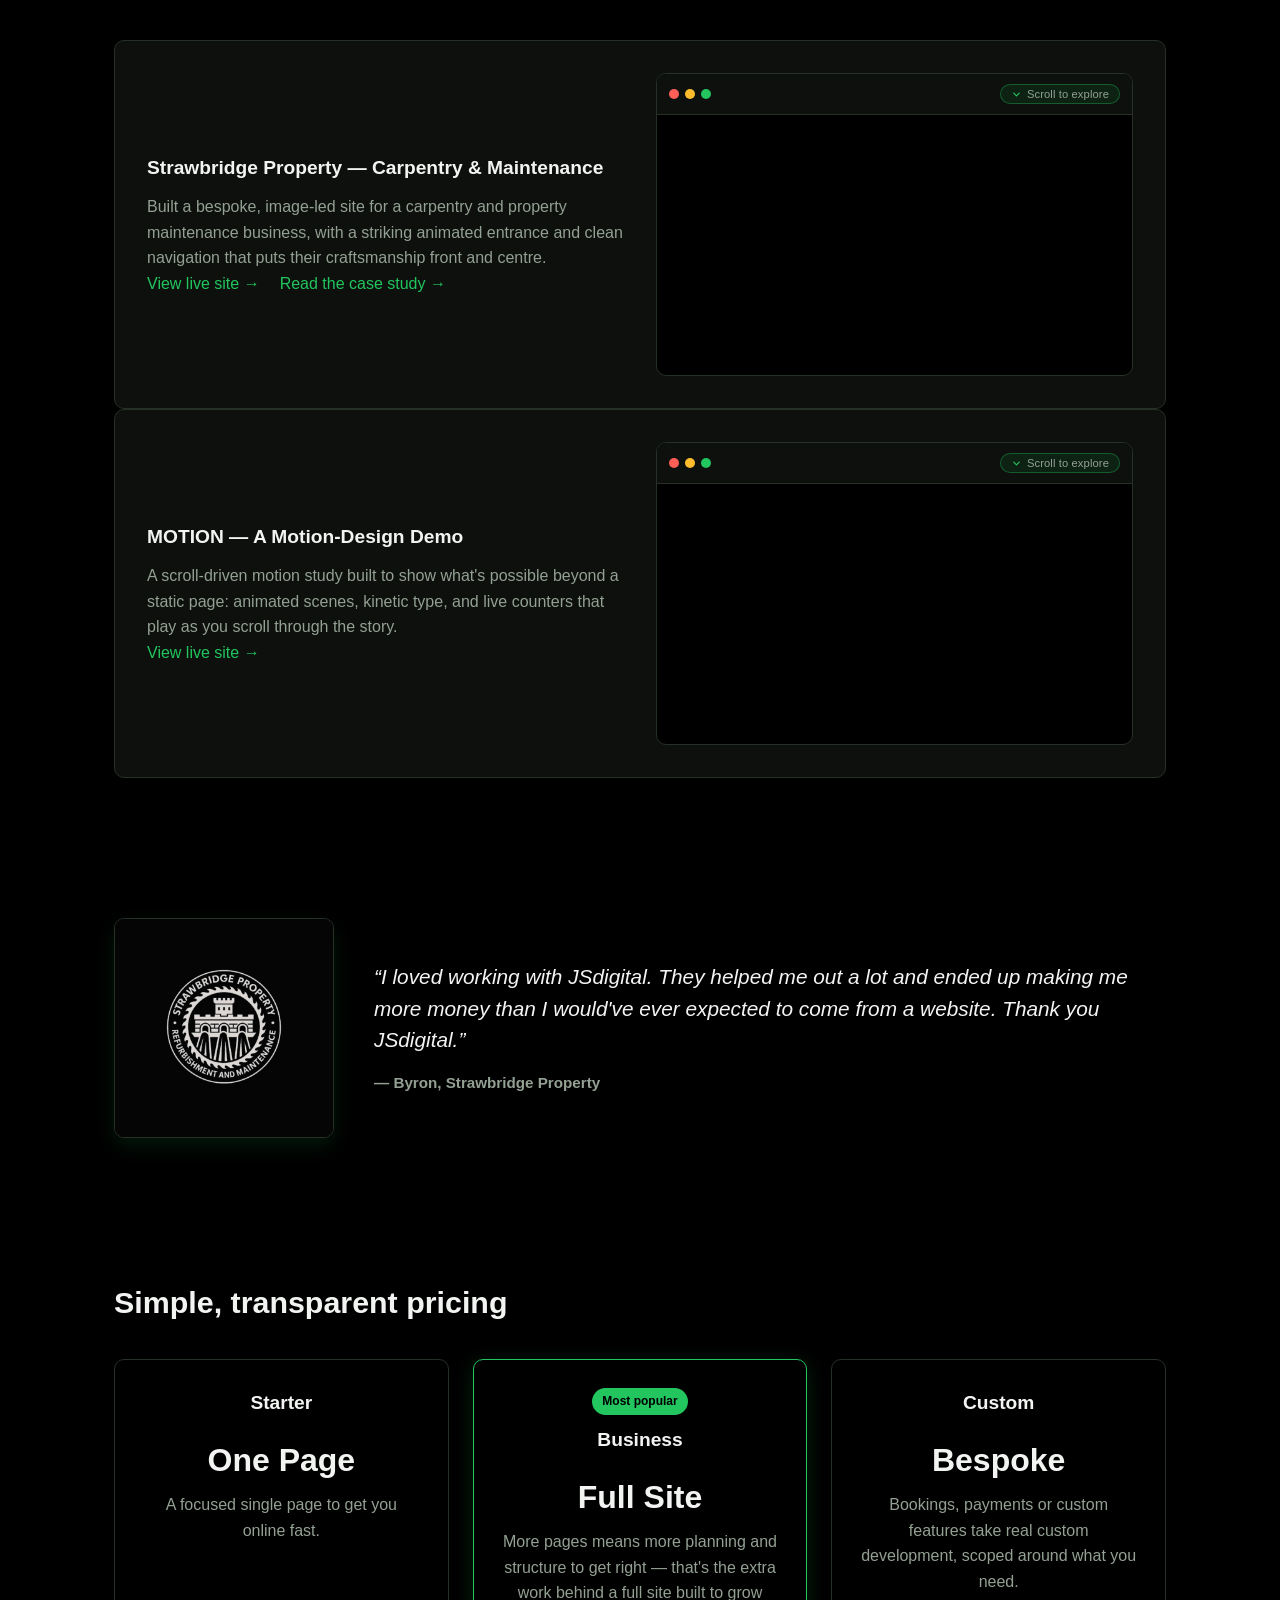
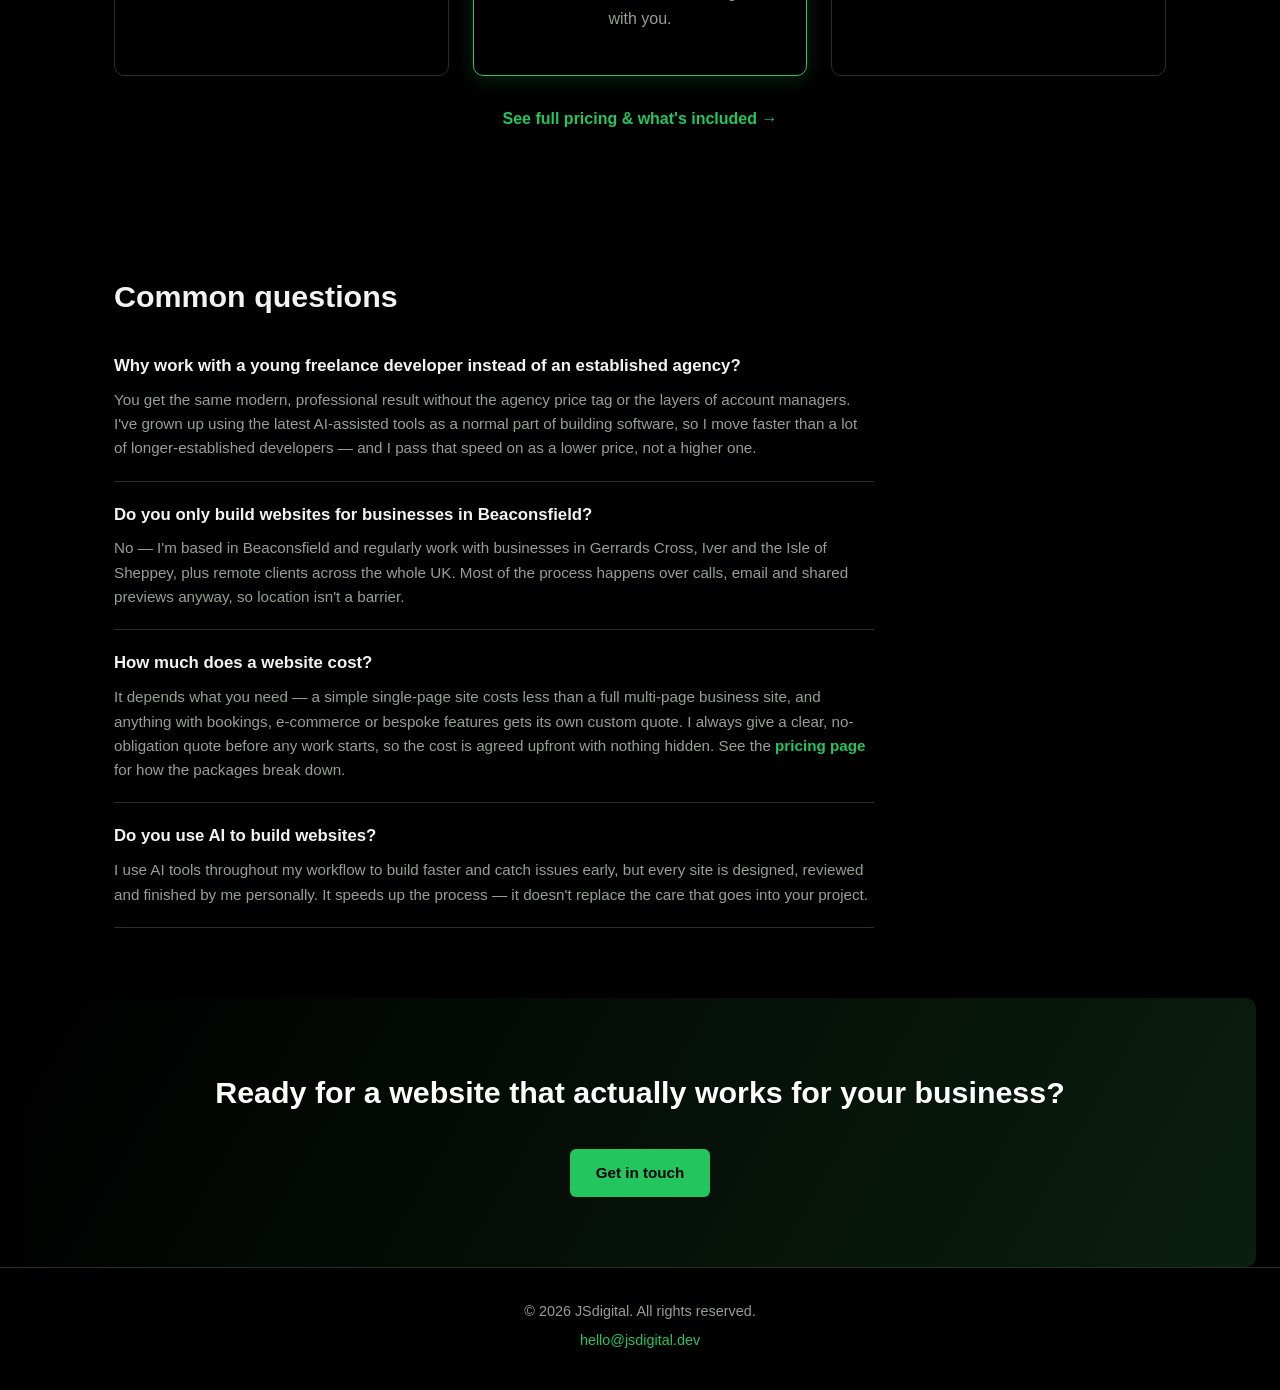
==== commit e7639cf0: "Add phone number to contact page and business schema Co-Authored-By: Claude Opus 5.5 <noreply@anthro" ====
--- a/index.html
+++ b/index.html
@@ -31,7 +31,8 @@
     { "@type": "Place", "name": "Isle of Sheppey" },
     { "@type": "Country", "name": "United Kingdom" }
   ],
-  "email": "hello@jsdigital.dev"
+  "email": "hello@jsdigital.dev",
+  "telephone": "+44 7519 998853"
 }
 </script>
 <script type="application/ld+json">
